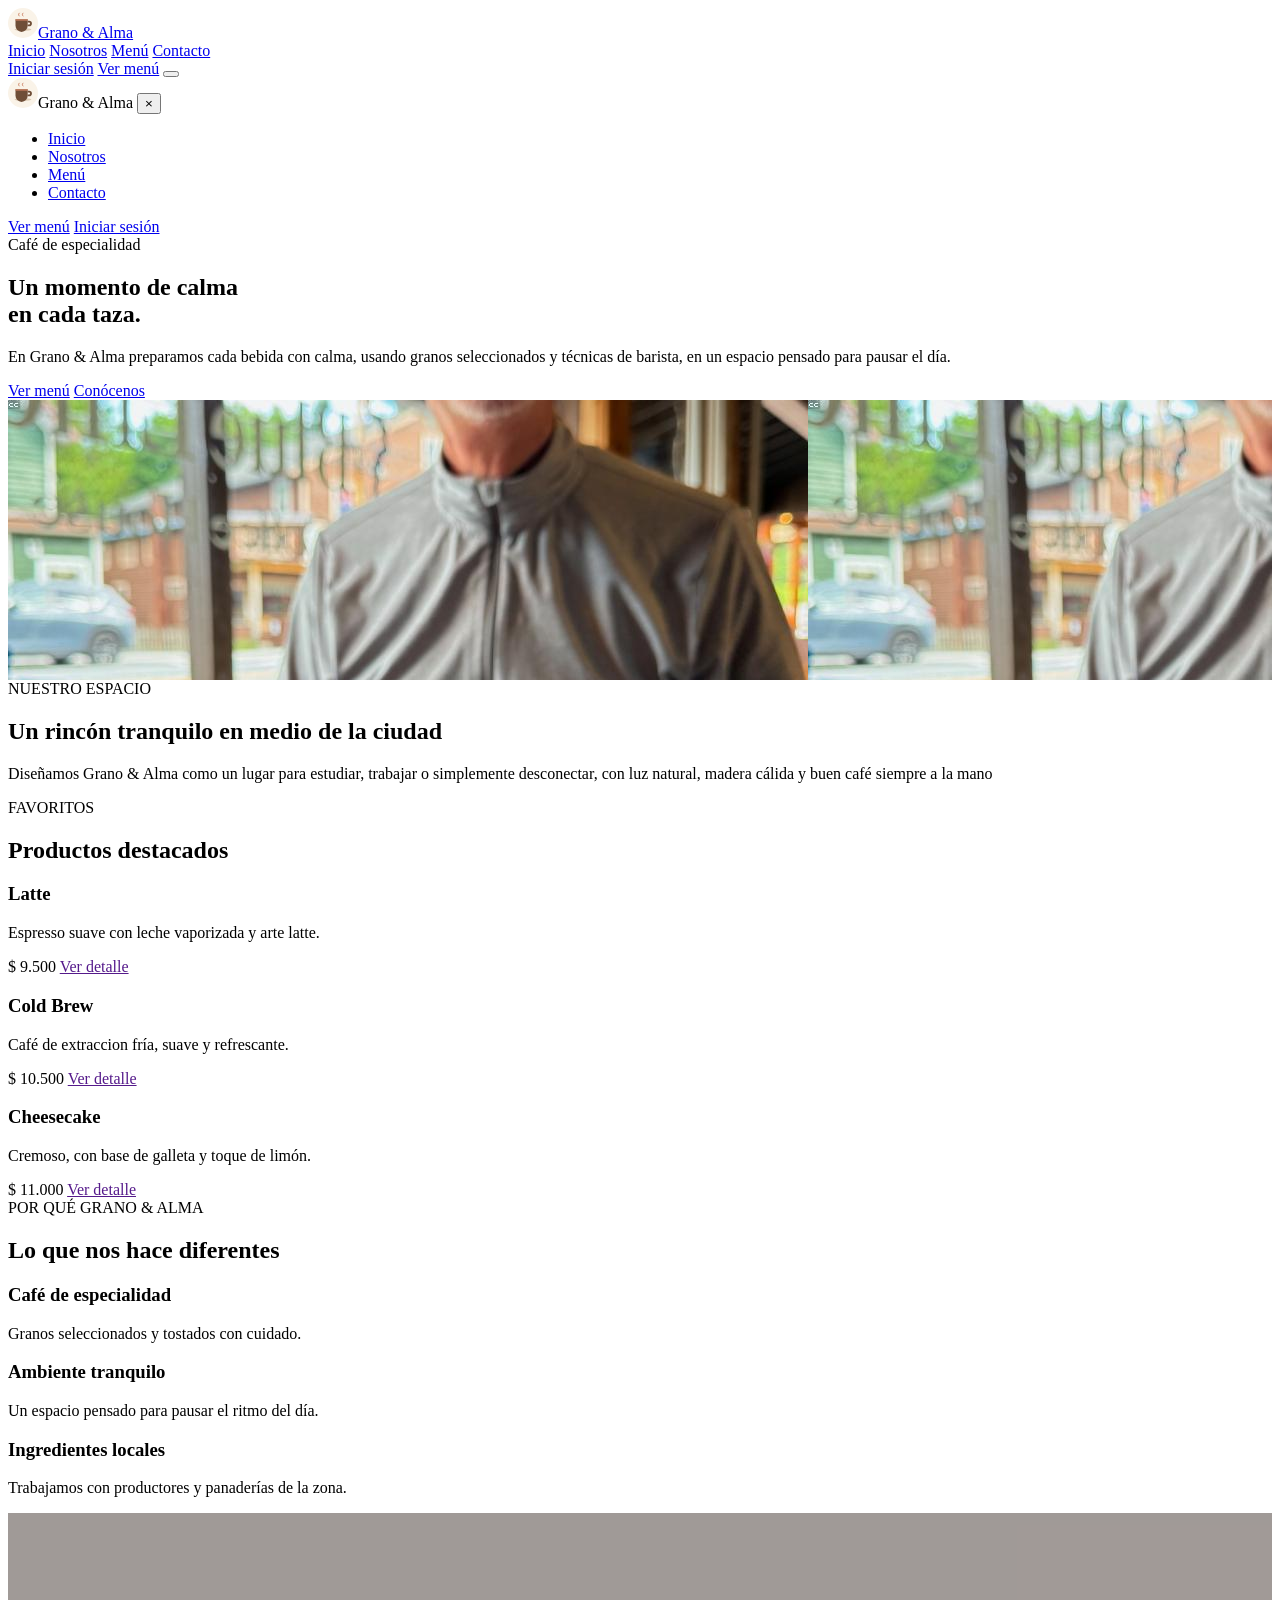
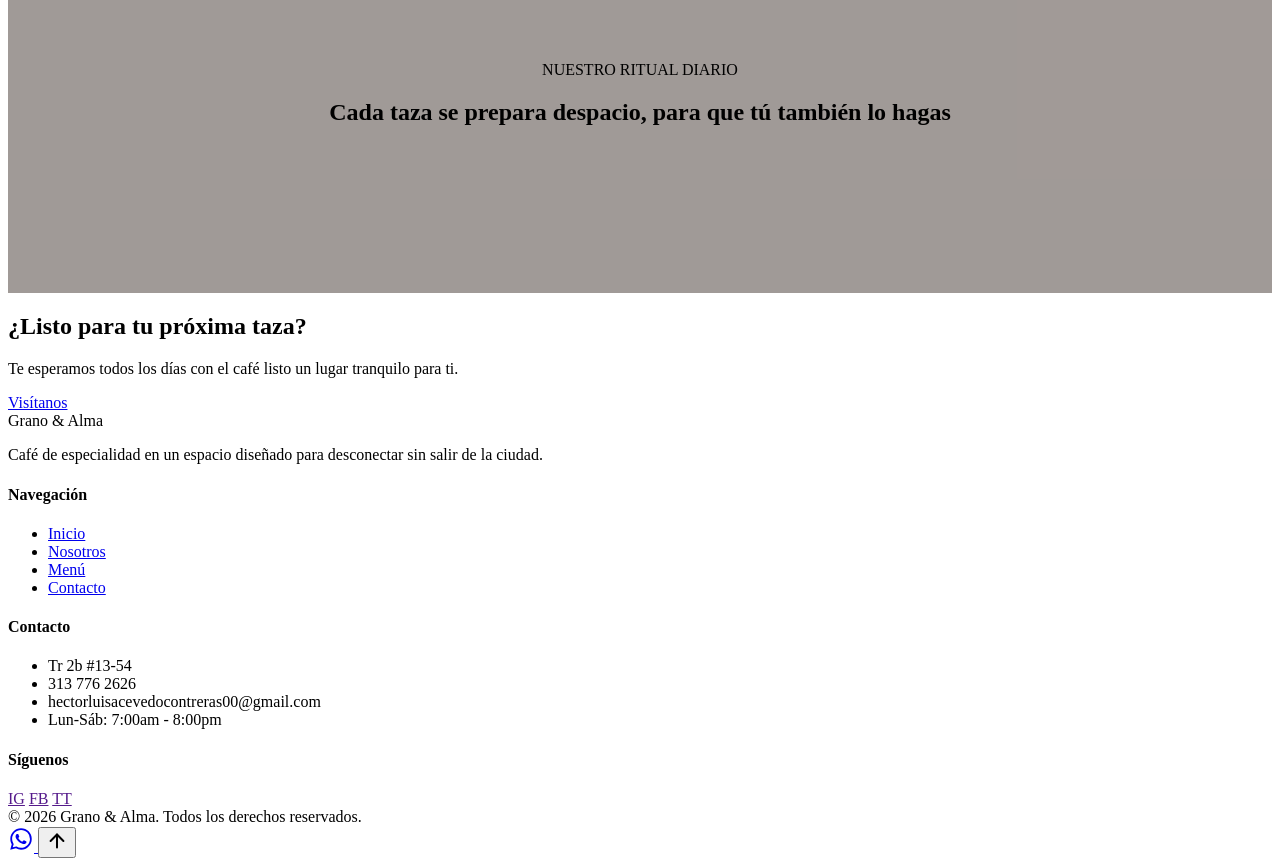
==== index.html @ 2d44e8dd "feat: agregar identificadores unicos a los elementos necesarios" ====
<!DOCTYPE html>
<html lang="es">
    <head>
        <meta charset="UTF-8">
        <meta name="viewport" content="width=device-width, initial-scale=1.0">
        <title>Grano & Alma - Un momento de calma en cada taza</title>
        <link rel="preconnect" href="https://fonts.googleapis.com">
        <link href="https://fonts.googleapis.com/css2?family=Fraunces:wght@500;600;700&family=Inter:wght@400;500;600;700&display=swap" rel="stylesheet">
        <link rel="icon" href="img/favicon.svg">
        <link href="css/style.css" rel="stylesheet">
    </head>
    <body>
        <header class="site-header">
            <div class="container">
                <a href="index.html" class="logo"><img src="img/favicon.svg" alt="grano&alma-icon" class="logo_icon" width="30" height="30">Grano & Alma</a>

                <nav class="principal-nav">
                    <a href="index.html" class="active">Inicio</a>
                    <a href="view/public/nosotros.html">Nosotros</a>
                    <a href="view/public/menu.php">Menú</a>
                    <a href="view/public/contacto.html">Contacto</a>
                </nav>

                <div class="header-actions">
                    <a href="view/login/login.php" class="btn btn-secondary">Iniciar sesión</a>
                    <a href="view/public/menu.php" class="btn btn-primary">Ver menú</a>

                    <button class="btn-mobile-menu" id="btnOpenMenu">
                        <span></span><span></span><span></span>
                    </button>
                </div>
            </div>
        </header>

        <!-- Menu móvil -->
        <nav class="nav-mobile" id="navMobile">
            <div class="nav-mobile-top">
                <span class="logo"><img src="img/favicon.svg" alt="grano&alma-icon" class="logo-icon" width="30" height="30">Grano & Alma</span>
                <button class="nav-mobile-close" id="btnCloseMenu">&times;</button>
            </div>

            <ul>
                <li><a href="index.html">Inicio</a></li>
                <li><a href="view/public/nosotros.html">Nosotros</a></li>
                <li><a href="view/public/menu.php">Menú</a></li>
                <li><a href="view/public/contacto.html">Contacto</a></li>
            </ul>

            <a href="view/public/menu.php" class="btn btn-primary">Ver menú</a>
            <a href="view/login/login.php" class="btn btn-secondary">Iniciar sesión</a>
        </nav>

        <!-- Hero -->
        <section class="section hero-full">
            <div class="container grid-2">
                <div>
                    <span class="eyebrow">Café de especialidad</span>
                    <h1>Un momento de calma<br>en cada taza.</h1>
                    <p class="text-secondary">En Grano & Alma preparamos cada bebida con calma, usando granos seleccionados y técnicas de barista, en un espacio pensado para pausar el día.</p>
                    <a href="view/public/menu.php" class="btn btn-primary">Ver menú</a>
                    <a href="view/public/nosotros.html" class="btn btn-secondary">Conócenos</a>
                </div>

                <div class="hero-visual">
                    <div class="hero-visual_shape"></div>
                    <div class="hero-visual_main" style="background-image:url('img/coffe.jpg');"></div>
                    <div class="hero-visual-secondary" style="background-image: url('img/coffeebeans.jpg');"></div>
                </div>
            </div> 
        </section>

        <!-- Presentation -->
        <section class="section section-alt">
            <div class="container grid-2">
                <div class="cover-image" style="background-image: url('img/coffeeShop.jpg'); min-height: 280px;"></div>
                <div>
                    <span class="eyebrow">NUESTRO ESPACIO</span>
                    <h2>Un rincón tranquilo en medio de la ciudad</h2>
                    <p class="text-secondary">Diseñamos Grano & Alma como un lugar para estudiar, trabajar o simplemente desconectar, con luz natural, madera cálida y buen café siempre a la mano</p>
                </div>
            </div>
        </section>

        <!-- Featured Products -->
        <section class="section">
            <div class="container">
                <div class="section-header">
                    <span class="eyebrow">FAVORITOS</span>
                    <h2>Productos destacados</h2>
                </div>

                <div class="products-grid grid-3">
                    <div class="product-card">
                        <div class="product-card-image" style="background-image: url('img/destacados-latte.jpg')"></div>
                        <div class="product-card-body">
                            <h3 class="product-card-name">Latte</h3>
                            <p class="text-secondary">Espresso suave con leche vaporizada y arte latte.</p>

                            <div class="product-card-footer">
                                <span class="product-card-price">$ 9.500</span>
                                <a href="" class="btn btn-secondary">Ver detalle</a>
                            </div>
                        </div>
                    </div>

                    <div class="product-card">
                        <div class="product-card-image" style="background-image: url('img/destacados-cheesecake.jpg');"></div>
                        <div class="product-card-body">
                            <h3 class="product-card-name">Cold Brew</h3>
                            <p class="text-secondary">Café de extraccion fría, suave y refrescante.</p>

                            <div class="product-card-footer">
                                <span class="product-card-price">$ 10.500</span>
                                <a href="" class="btn btn-secondary">Ver detalle</a>
                            </div>
                        </div>
                    </div>

                    <div class="product-card">
                        <div class="product-card-image" style="background-image: url(img/destacados-cheesecake.jpg);"></div>
                        <div class="product-card-body">
                            <h3 class="product-card-body">Cheesecake</h3>
                            <p>Cremoso, con base de galleta y toque de limón.</p>

                            <div class="product-card-footer">
                                <span class="product-card-price">$ 11.000</span>
                                <a href="" class="btn btn-secondary">Ver detalle</a>
                            </div>
                        </div>
                    </div>
                </div>
            </div>
        </section>

        <!-- Characteristics -->
        <section class="section section-alt">
            <div class="container">
                <div class="section-header">
                    <span class="eyebrow">POR QUÉ GRANO & ALMA</span>
                    <h2>Lo que nos hace diferentes</h2>
                </div>

                <div class="grid-features">
                    <div class="card-feature">
                        <div class="card-feature-icon"></div>
                        <h3>Café de especialidad</h3>
                        <p class="text-secondary">Granos seleccionados y tostados con cuidado.</p>
                    </div>

                    <div class="card-feature">
                        <div class="card-feature-icon"></div>
                        <h3>Ambiente tranquilo</h3>
                        <p class="text-secondary">Un espacio pensado para pausar el ritmo del día.</p>
                    </div>

                    <div class="card-feature">
                        <div class="card-feature-icon"></div>
                        <h3>Ingredientes locales</h3>
                        <p class="text-secondary">Trabajamos con productores y panaderías de la zona.</p>
                    </div>
                </div>
            </div>
        </section>

        <!-- Final CTA -->
        <section style="position: relative; min-height: 380px; display: flex; align-items: center; justify-content: center; overflow: hidden;">
            <div class="cover-image" style="position: absolute; inset: 0; min-height: 380px; border-radius: 0; background-image: url('img/visual-section.jpg'); background-attachment: fixed;"></div>
            <div style="position:absolute; inset:0; background-color:rgba(46,32,25,0.45);"></div>
            <div class="container" style="position: relative; text-align: center;">
                <span class="eyebrow">NUESTRO RITUAL DIARIO</span>
                <h2>Cada taza se prepara despacio, para que tú también lo hagas</h2>
            </div>
        </section>

        <section class="section">
            <div class="container">
                <h2>¿Listo para tu próxima taza?</h2>
                <p>Te esperamos todos los días con el café listo un lugar tranquilo para ti.</p>
                <a href="view/public/contacto.html" class="btn">Visítanos</a>
            </div>
        </section>

        <footer class="footer-site">
            <div class="container foot-grid">
                <div class="foot-column">
                    <div class="foot-logo">Grano & Alma</div>
                    <p class="text-secondary">Café de especialidad en un espacio diseñado para desconectar sin salir de la ciudad.</p>
                </div>

                <div class="foot-column">
                    <h4>Navegación</h4>

                    <ul>
                        <li><a href="index.html">Inicio</a></li>
                        <li><a href="view/public/nosotros.html">Nosotros</a></li>
                        <li><a href="view/public/menu.php">Menú</a></li>
                        <li><a href="view/public/contacto.html">Contacto</a></li>
                    </ul>
                </div>

                <div class="foot-column">
                    <h4>Contacto</h4>

                    <ul>
                        <li class="text-secondary">Tr 2b #13-54</li>
                        <li class="text-secondary">313 776 2626</li>
                        <li class="text-secondary">hectorluisacevedocontreras00@gmail.com</li>
                        <li class="text-secondary">Lun-Sáb: 7:00am - 8:00pm</li>
                    </ul>
                </div>

                <div class="foot-column">
                    <h4>Síguenos</h4>

                    <div class="foot-networks">
                        <a href="">IG</a>
                        <a href="">FB</a>
                        <a href="">TT</a>
                    </div>
                </div>
            </div>

            <div class="foot-copyright">© 2026 Grano & Alma. Todos los derechos reservados.</div>
        </footer>

        <a href="https://wa.me/573001234567?text=Hola%20Grano%20%26%20Alma%2C%20quisiera%20hacer%20una%20consulta" target="_blank" rel="noopener" class="floating-button button-whatsapp" aria-label="Escríbenos por WhatsApp">
            <svg width="26" height="26" viewBox="0 0 24 24" fill="currentColor" aria-hidden="true">
                <path d="M12.04 2C6.58 2 2.13 6.45 2.13 11.91c0 1.75.46 3.45 1.32 4.95L2.05 22l5.25-1.38c1.44.79 3.06 1.2 4.72 1.2h.01c5.46 0 9.9-4.45 9.9-9.91 0-2.65-1.03-5.14-2.9-7.01A9.82 9.82 0 0012.04 2zm0 18.13h-.01c-1.47 0-2.92-.4-4.18-1.14l-.3-.18-3.12.82.83-3.04-.2-.31a8.18 8.18 0 01-1.26-4.37c0-4.53 3.69-8.22 8.24-8.22 2.2 0 4.27.86 5.83 2.42a8.15 8.15 0 012.41 5.81c0 4.53-3.69 8.21-8.24 8.21zm4.52-6.16c-.25-.12-1.47-.72-1.69-.81-.23-.08-.39-.12-.56.13-.17.25-.64.81-.78.97-.14.17-.29.19-.53.06-.25-.12-1.05-.39-2-1.23-.74-.66-1.24-1.48-1.39-1.73-.14-.25-.02-.38.11-.51.11-.11.25-.29.37-.43.12-.14.16-.25.25-.41.08-.17.04-.31-.02-.44-.06-.12-.56-1.35-.77-1.85-.2-.48-.41-.42-.56-.43-.14-.01-.31-.01-.48-.01-.17 0-.44.06-.67.31-.23.25-.87.85-.87 2.08 0 1.23.89 2.41 1.01 2.58.12.17 1.75 2.67 4.25 3.74.59.26 1.06.41 1.42.52.6.19 1.14.16 1.57.1.48-.07 1.47-.6 1.68-1.18.21-.58.21-1.07.14-1.18-.06-.1-.23-.16-.48-.28z"/>
            </svg>
        </a>

        <button class="floating-button button-increase" id="btnIncrease" aria-label="Volver arriba">
            <svg width="22" height="22" viewBox="0 0 24 24" fill="none" stroke="currentColor" stroke-width="2.2" stroke-linecap="round" stroke-linejoin="round" aria-hidden="true">
                <path d="M12 19V5"/>
                <path d="M5 12l7-7 7 7"/>
            </svg>
        </button>

        <script src=""></script>
    </body>
</html>
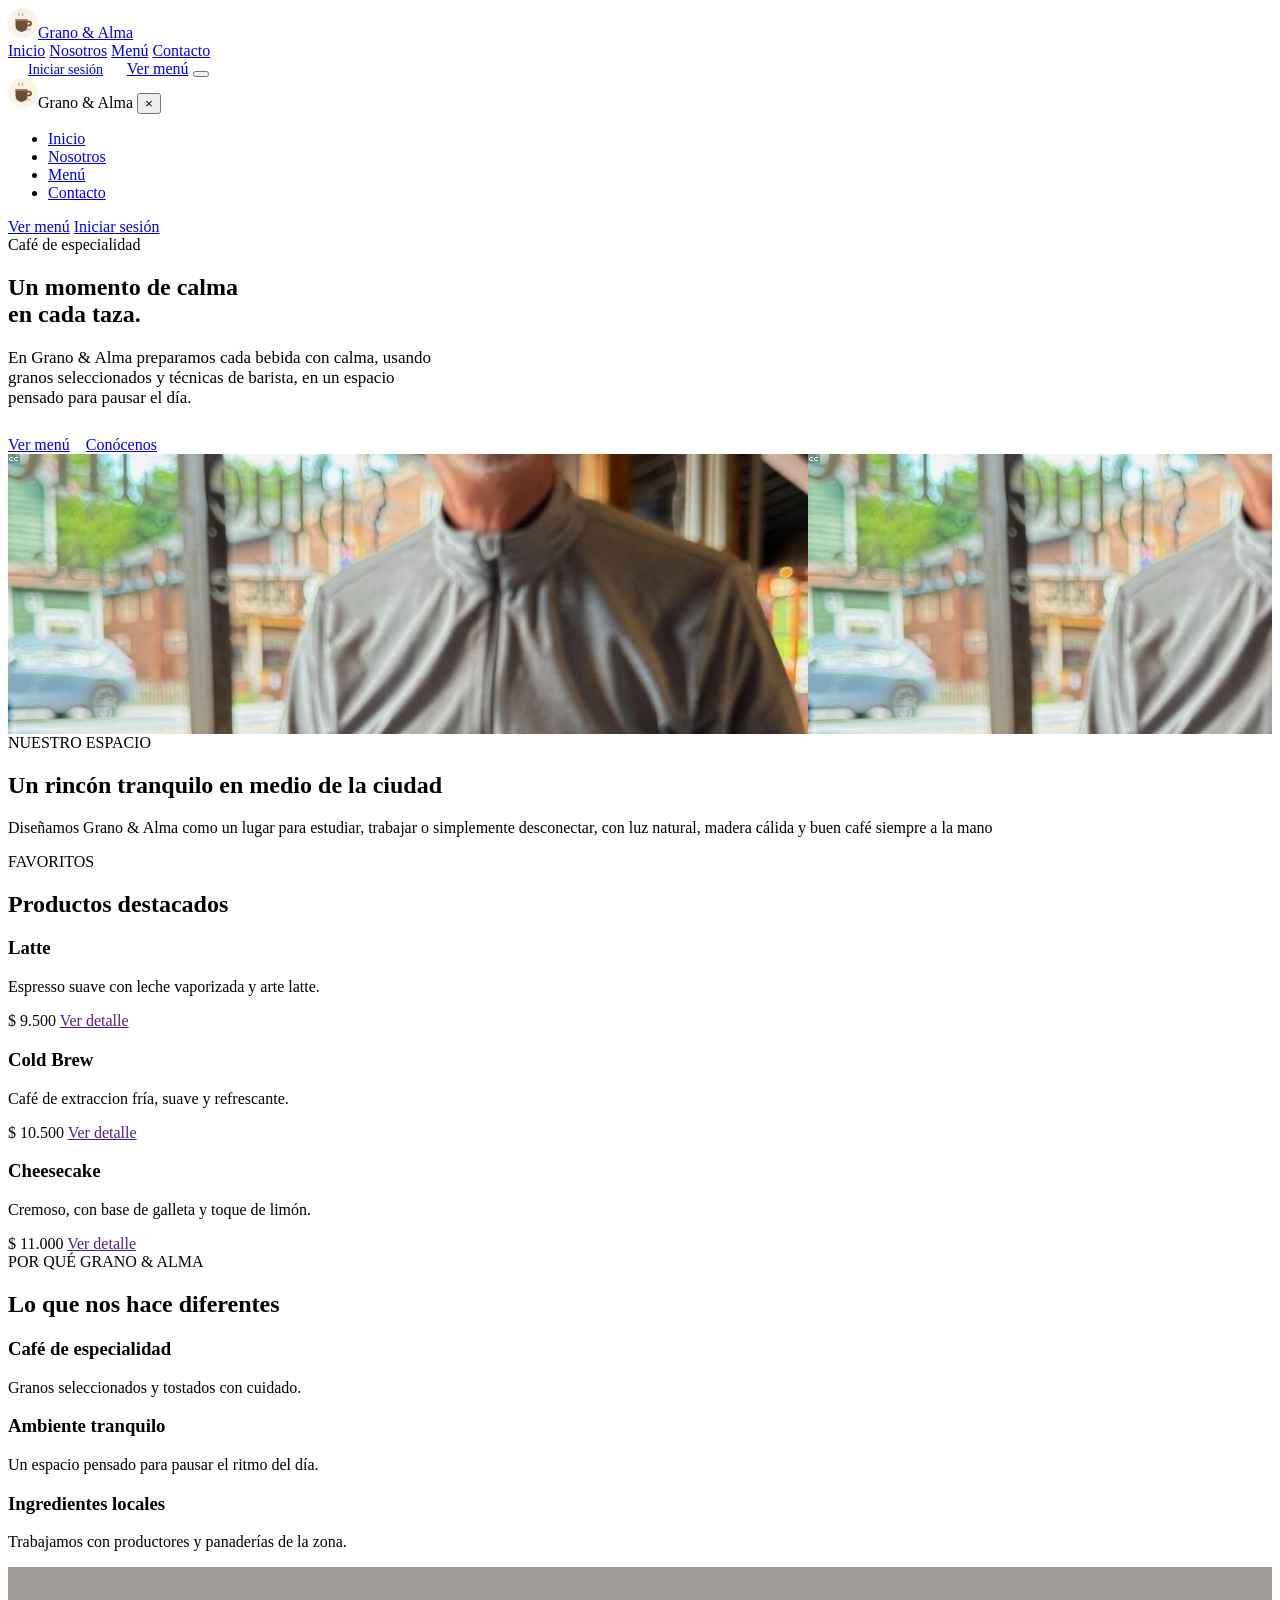
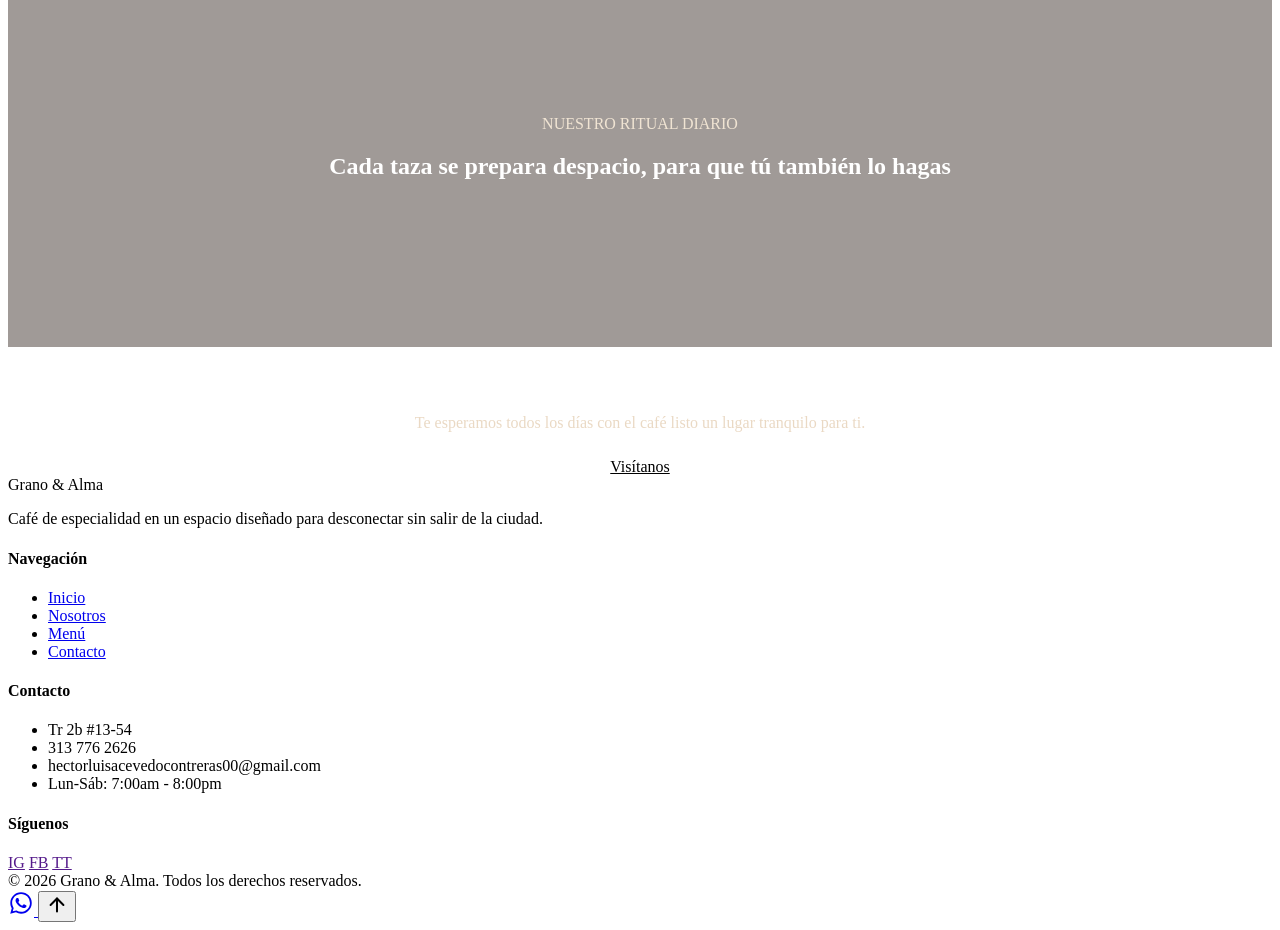
==== commit 0bd8fc85: "feat: agregar estilos basicos a las paginas" ====
--- a/index.html
+++ b/index.html
@@ -22,10 +22,10 @@
                 </nav>
 
                 <div class="header-actions">
-                    <a href="view/login/login.php" class="btn btn-secondary">Iniciar sesión</a>
+                    <a href="view/login/login.php" class="btn btn-secondary" style="padding: 10px 20px; font-size: 14px;">Iniciar sesión</a>
                     <a href="view/public/menu.php" class="btn btn-primary">Ver menú</a>
 
-                    <button class="btn-mobile-menu" id="btnOpenMenu">
+                    <button class="btn-mobile-menu" id="btnOpenMenu" aria-label="Abrir menú">
                         <span></span><span></span><span></span>
                     </button>
                 </div>
@@ -36,7 +36,7 @@
         <nav class="nav-mobile" id="navMobile">
             <div class="nav-mobile-top">
                 <span class="logo"><img src="img/favicon.svg" alt="grano&alma-icon" class="logo-icon" width="30" height="30">Grano & Alma</span>
-                <button class="nav-mobile-close" id="btnCloseMenu">&times;</button>
+                <button class="nav-mobile-close" id="btnCloseMenu" aria-label="Cerrar menú">&times;</button>
             </div>
 
             <ul>
@@ -47,7 +47,7 @@
             </ul>
 
             <a href="view/public/menu.php" class="btn btn-primary">Ver menú</a>
-            <a href="view/login/login.php" class="btn btn-secondary">Iniciar sesión</a>
+            <a href="view/login/login.php" class="btn btn-secondary" style="margin-top: 10px; text-align: center;">Iniciar sesión</a>
         </nav>
 
         <!-- Hero -->
@@ -56,9 +56,9 @@
                 <div>
                     <span class="eyebrow">Café de especialidad</span>
                     <h1>Un momento de calma<br>en cada taza.</h1>
-                    <p class="text-secondary">En Grano & Alma preparamos cada bebida con calma, usando granos seleccionados y técnicas de barista, en un espacio pensado para pausar el día.</p>
+                    <p class="text-secondary" style="margin: 18px 0 28px 0; font-size: 17px; max-width: 440px;">En Grano & Alma preparamos cada bebida con calma, usando granos seleccionados y técnicas de barista, en un espacio pensado para pausar el día.</p>
                     <a href="view/public/menu.php" class="btn btn-primary">Ver menú</a>
-                    <a href="view/public/nosotros.html" class="btn btn-secondary">Conócenos</a>
+                    <a href="view/public/nosotros.html" class="btn btn-secondary" style="margin-left: 12px;">Conócenos</a>
                 </div>
 
                 <div class="hero-visual">
@@ -76,7 +76,7 @@
                 <div>
                     <span class="eyebrow">NUESTRO ESPACIO</span>
                     <h2>Un rincón tranquilo en medio de la ciudad</h2>
-                    <p class="text-secondary">Diseñamos Grano & Alma como un lugar para estudiar, trabajar o simplemente desconectar, con luz natural, madera cálida y buen café siempre a la mano</p>
+                    <p class="text-secondary" style="margin-top: 14px;">Diseñamos Grano & Alma como un lugar para estudiar, trabajar o simplemente desconectar, con luz natural, madera cálida y buen café siempre a la mano</p>
                 </div>
             </div>
         </section>
@@ -144,19 +144,19 @@
                     <div class="card-feature">
                         <div class="card-feature-icon"></div>
                         <h3>Café de especialidad</h3>
-                        <p class="text-secondary">Granos seleccionados y tostados con cuidado.</p>
+                        <p class="text-secondary" style="margin-top: 8px;">Granos seleccionados y tostados con cuidado.</p>
                     </div>
 
                     <div class="card-feature">
                         <div class="card-feature-icon"></div>
                         <h3>Ambiente tranquilo</h3>
-                        <p class="text-secondary">Un espacio pensado para pausar el ritmo del día.</p>
+                        <p class="text-secondary" style="margin-top: 8px;">Un espacio pensado para pausar el ritmo del día.</p>
                     </div>
 
                     <div class="card-feature">
                         <div class="card-feature-icon"></div>
                         <h3>Ingredientes locales</h3>
-                        <p class="text-secondary">Trabajamos con productores y panaderías de la zona.</p>
+                        <p class="text-secondary" style="margin-top: 8px;">Trabajamos con productores y panaderías de la zona.</p>
                     </div>
                 </div>
             </div>
@@ -167,16 +167,16 @@
             <div class="cover-image" style="position: absolute; inset: 0; min-height: 380px; border-radius: 0; background-image: url('img/visual-section.jpg'); background-attachment: fixed;"></div>
             <div style="position:absolute; inset:0; background-color:rgba(46,32,25,0.45);"></div>
             <div class="container" style="position: relative; text-align: center;">
-                <span class="eyebrow">NUESTRO RITUAL DIARIO</span>
-                <h2>Cada taza se prepara despacio, para que tú también lo hagas</h2>
-            </div>
-        </section>
-
-        <section class="section">
-            <div class="container">
-                <h2>¿Listo para tu próxima taza?</h2>
-                <p>Te esperamos todos los días con el café listo un lugar tranquilo para ti.</p>
-                <a href="view/public/contacto.html" class="btn">Visítanos</a>
+                <span class="eyebrow" style="color: #f0e4d3;">NUESTRO RITUAL DIARIO</span>
+                <h2 style="color: #fff;">Cada taza se prepara despacio, para que tú también lo hagas</h#2>
+            </div>
+        </section>
+
+        <section class="section" style="background-color: var(--primary-color); text-align: center;">
+            <div class="container">
+                <h2 style="color: #fff;">¿Listo para tu próxima taza?</h2>
+                <p style="color: #ead9c4; margin: 14px 0 26px 0;">Te esperamos todos los días con el café listo un lugar tranquilo para ti.</p>
+                <a href="view/public/contacto.html" class="btn" style="background-color: #fff; color: var(--primary-color);">Visítanos</a>
             </div>
         </section>
 
@@ -213,9 +213,9 @@
                     <h4>Síguenos</h4>
 
                     <div class="foot-networks">
-                        <a href="">IG</a>
-                        <a href="">FB</a>
-                        <a href="">TT</a>
+                        <a href="" aria-label="Instagram"">IG</a>
+                        <a href="" aria-label="Facebook">FB</a>
+                        <a href="" aria-label="TikTok">TT</a>
                     </div>
                 </div>
             </div>
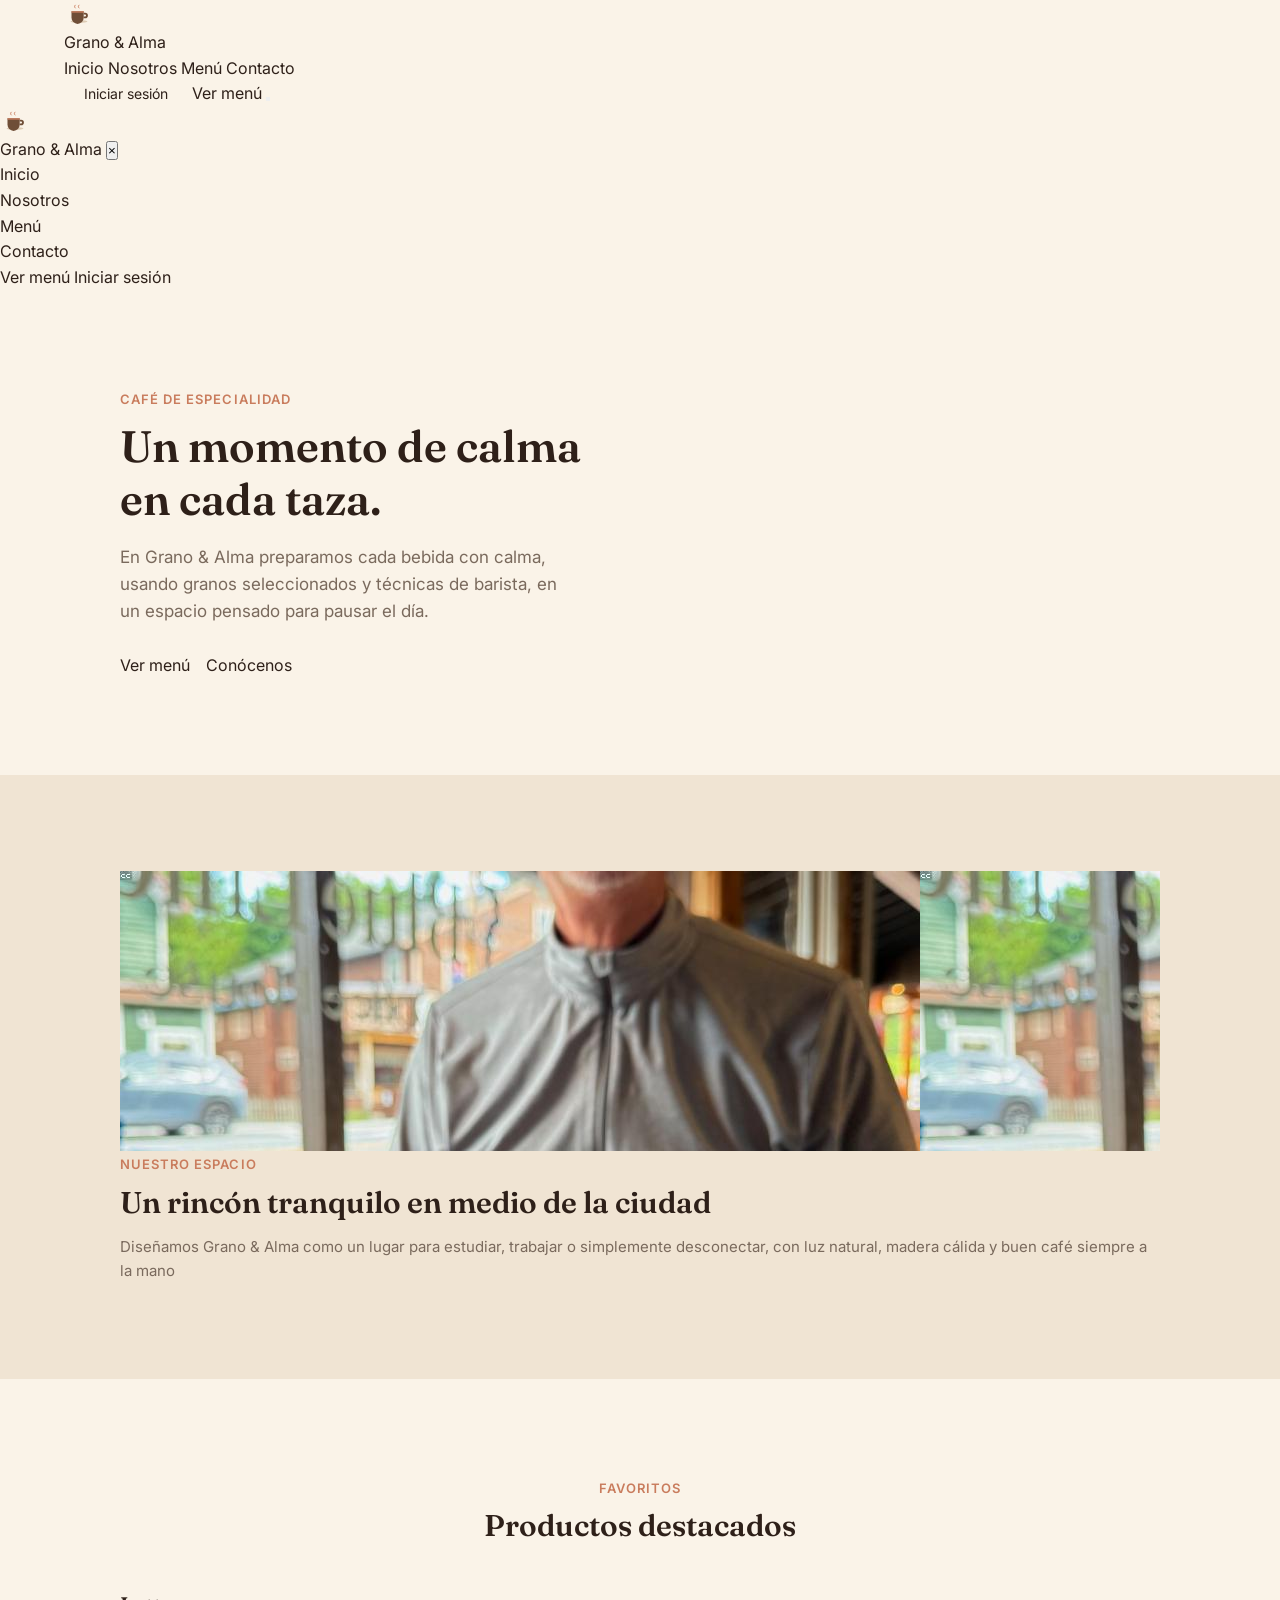
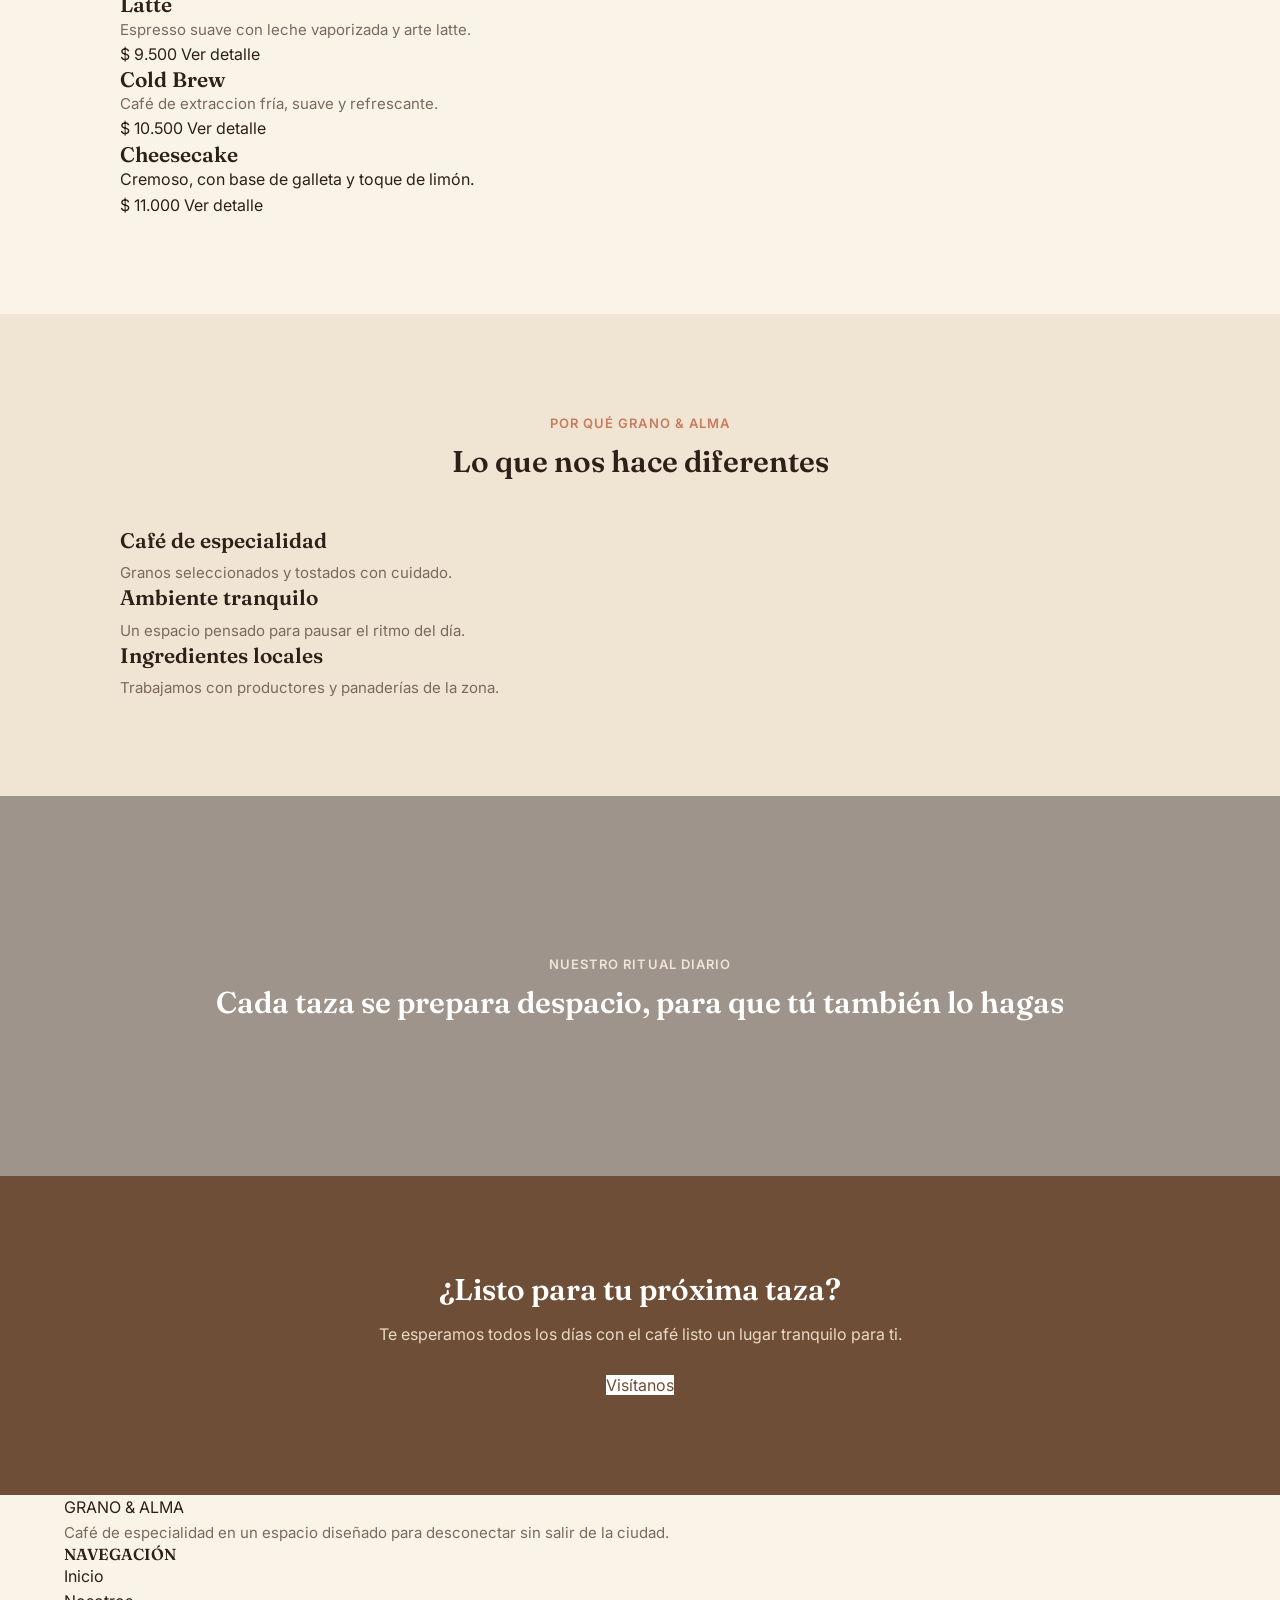
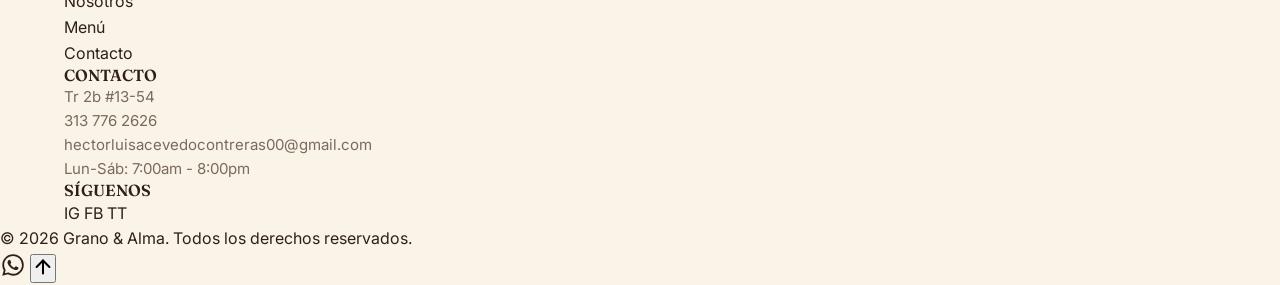
==== commit de2e19b5: "refactor: corregir errores en propiedades de las etiquetas y en mayusculas de los textos" ====
--- a/index.html
+++ b/index.html
@@ -54,7 +54,7 @@
         <section class="section hero-full">
             <div class="container grid-2">
                 <div>
-                    <span class="eyebrow">Café de especialidad</span>
+                    <span class="eyebrow">CAFÉ DE ESPECIALIDAD</span>
                     <h1>Un momento de calma<br>en cada taza.</h1>
                     <p class="text-secondary" style="margin: 18px 0 28px 0; font-size: 17px; max-width: 440px;">En Grano & Alma preparamos cada bebida con calma, usando granos seleccionados y técnicas de barista, en un espacio pensado para pausar el día.</p>
                     <a href="view/public/menu.php" class="btn btn-primary">Ver menú</a>
@@ -168,7 +168,7 @@
             <div style="position:absolute; inset:0; background-color:rgba(46,32,25,0.45);"></div>
             <div class="container" style="position: relative; text-align: center;">
                 <span class="eyebrow" style="color: #f0e4d3;">NUESTRO RITUAL DIARIO</span>
-                <h2 style="color: #fff;">Cada taza se prepara despacio, para que tú también lo hagas</h#2>
+                <h2 style="color: #fff;">Cada taza se prepara despacio, para que tú también lo hagas</h2>
             </div>
         </section>
 
@@ -183,12 +183,12 @@
         <footer class="footer-site">
             <div class="container foot-grid">
                 <div class="foot-column">
-                    <div class="foot-logo">Grano & Alma</div>
+                    <div class="foot-logo">GRANO & ALMA</div>
                     <p class="text-secondary">Café de especialidad en un espacio diseñado para desconectar sin salir de la ciudad.</p>
                 </div>
 
                 <div class="foot-column">
-                    <h4>Navegación</h4>
+                    <h4>NAVEGACIÓN</h4>
 
                     <ul>
                         <li><a href="index.html">Inicio</a></li>
@@ -199,7 +199,7 @@
                 </div>
 
                 <div class="foot-column">
-                    <h4>Contacto</h4>
+                    <h4>CONTACTO</h4>
 
                     <ul>
                         <li class="text-secondary">Tr 2b #13-54</li>
@@ -210,10 +210,10 @@
                 </div>
 
                 <div class="foot-column">
-                    <h4>Síguenos</h4>
+                    <h4>SÍGUENOS</h4>
 
                     <div class="foot-networks">
-                        <a href="" aria-label="Instagram"">IG</a>
+                        <a href="" aria-label="Instagram">IG</a>
                         <a href="" aria-label="Facebook">FB</a>
                         <a href="" aria-label="TikTok">TT</a>
                     </div>
--- a/css/style.css
+++ b/css/style.css
@@ -0,0 +1,114 @@
+:root {
+    --primary-color: #6f4e37;
+    --primary-color-hover: #5a3e2b;
+    --secondary-color: #c97c5d;
+    --background-color: #faf3e8;
+    --background-color-alt: #f0e4d3;
+    --color-text: #2e2019;
+    --secondary-text-color: #7a6a5d;
+    --border-color: #ddcbb4;
+    --white-color: #ffffff;
+
+    --source-title: 'Fraunces', serif;
+    --text-source: 'Inter', sans-serif;
+
+    --radio-button: 8px;
+    --radio-card: 12px;
+    --shadow-card: 0 2px 12px rgba(46, 32, 25, 0.08);
+    --shadow-card-hover: 0 8px 20px rgba(46, 32, 25, 0.16);
+
+    --max-width: 1200px;
+    --section-spacing: 96px;
+}
+
+* {
+    margin: 0;
+    padding: 0;
+    box-sizing: border-box;
+}
+
+html {
+    scroll-behavior: smooth;
+}
+
+body {
+    font-family: var(--text-source);
+    color: var(--color-text);
+    background-color: var(--background-color);
+    line-height: 1.6;
+    font-size: 16px;
+}
+
+img {
+    max-width: 100%;
+    display: block;
+}
+
+a {
+    text-decoration: none;
+    color: inherit;
+}
+
+ul {
+    list-style: none;
+}
+
+h1, h2, h3, h4 {
+    font-family: var(--source-title);
+    font-weight: 600;
+    line-height: 1.2;
+    color: var(--color-text);
+}
+
+h1 {
+    font-size: 44px;
+}
+
+h2 {
+    font-size: 30px;
+}
+
+h3 {
+    font-size: 21px;
+}
+
+p {
+    color: var(--color-text);
+}
+
+.text-secondary {
+    color: var(--secondary-text-color);
+    font-size: 15px;
+}
+
+/* Container */
+.container {
+    width: 100%;
+    max-width: var(--max-width);
+    margin: 0 auto;
+    padding: 0 24px;
+}
+
+.section {
+    padding: var(--section-spacing);
+}
+
+.section-alt {
+    background-color: var(--background-color-alt);
+}
+
+.section-header {
+    text-align: center;
+    max-width: 640px;
+    margin: 0 auto 48px auto;
+}
+
+.eyebrow {
+    display: inline-block;
+    font-size: 13px;
+    letter-spacing: 0.08em;
+    text-transform: uppercase;
+    color: var(--secondary-color);
+    font-weight: 600;
+    margin-bottom: 10px;
+}
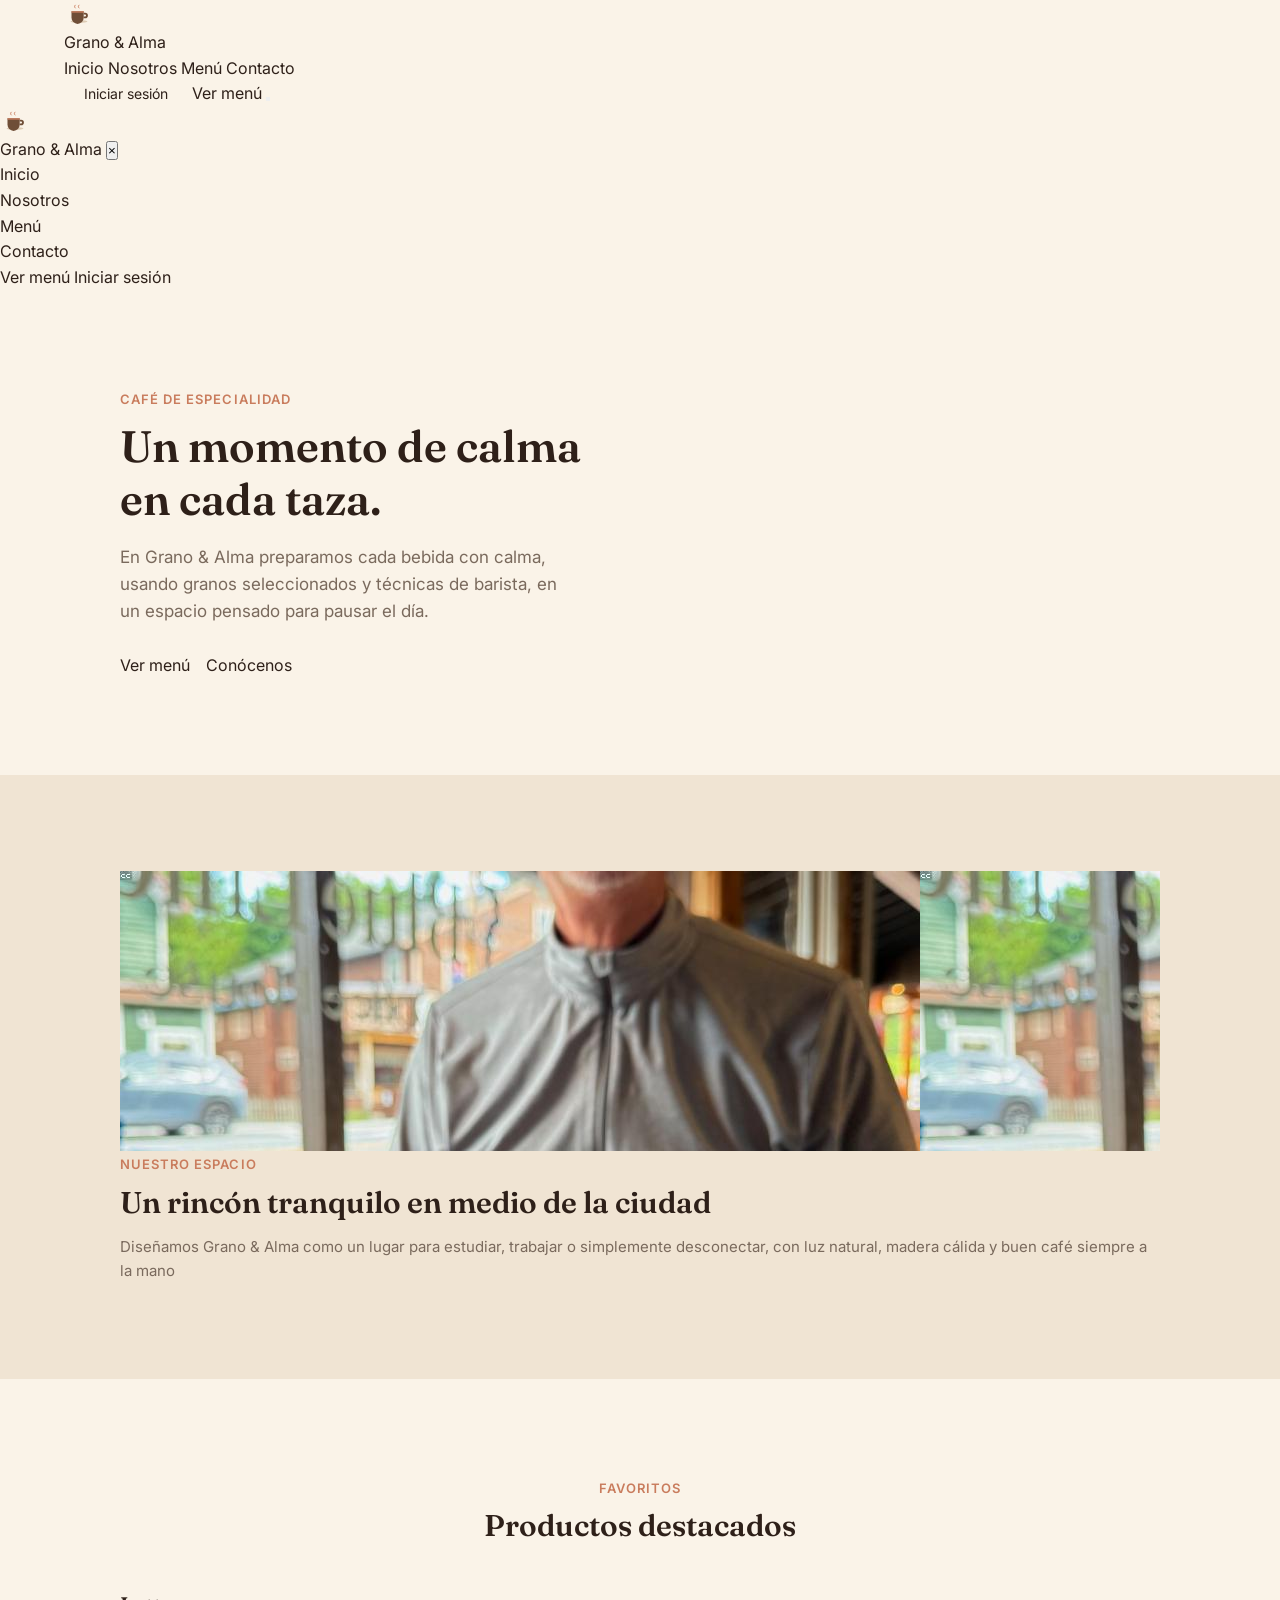
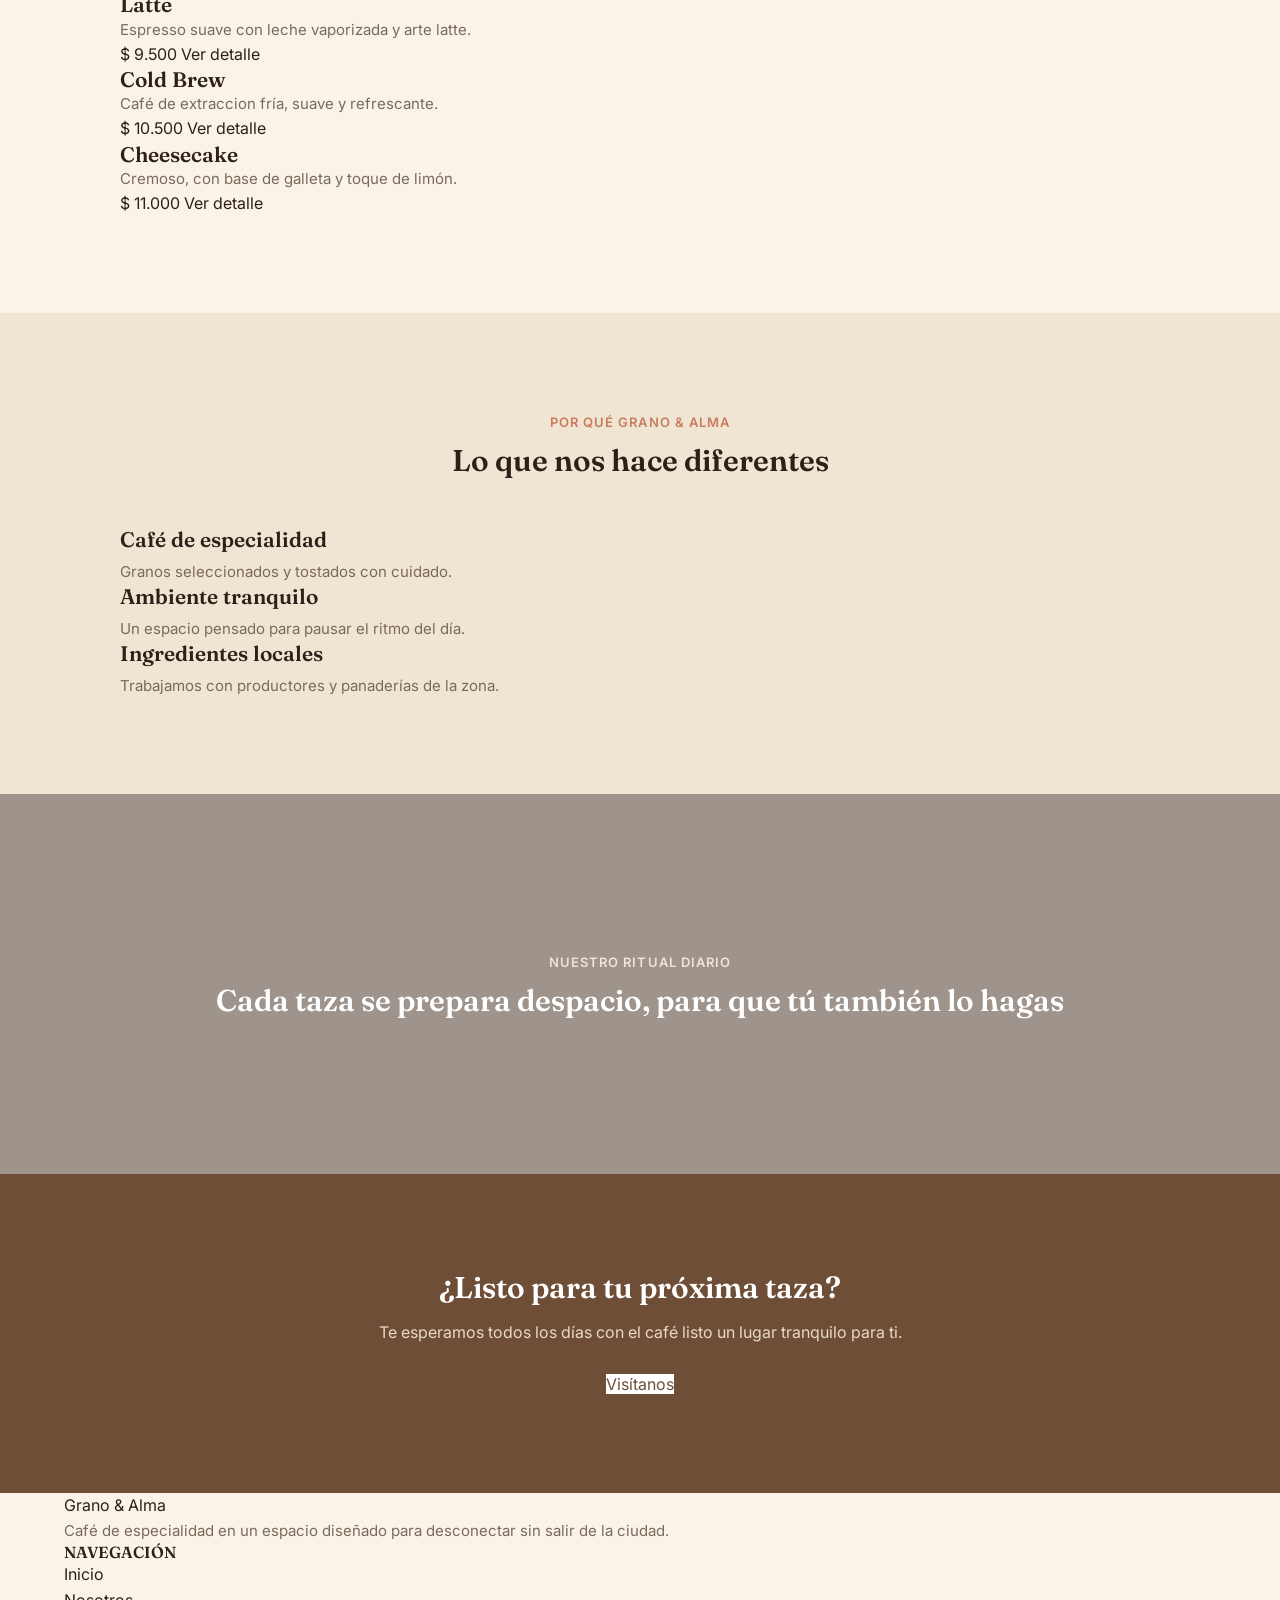
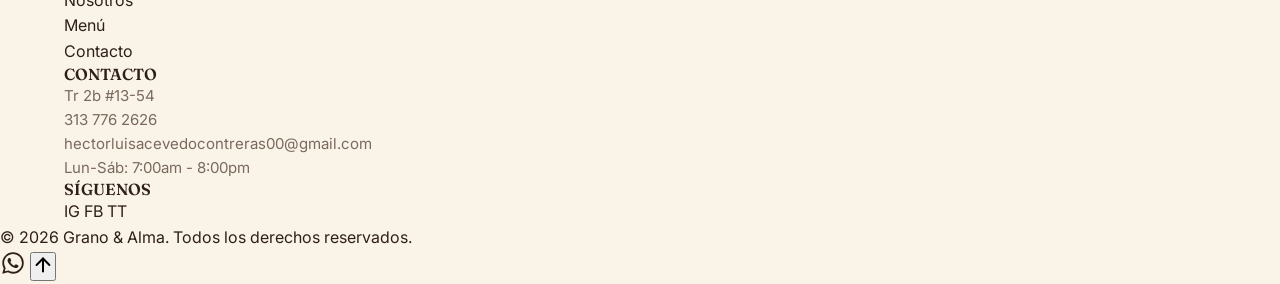
==== commit 9fcd1dd4: "refactor: corregir nombres de clases e id's" ====
--- a/index.html
+++ b/index.html
@@ -35,7 +35,7 @@
         <!-- Menu móvil -->
         <nav class="nav-mobile" id="navMobile">
             <div class="nav-mobile-top">
-                <span class="logo"><img src="img/favicon.svg" alt="grano&alma-icon" class="logo-icon" width="30" height="30">Grano & Alma</span>
+                <span class="logo"><img src="img/favicon.svg" alt="grano&alma-icon" class="logo_icon" width="30" height="30">Grano & Alma</span>
                 <button class="nav-mobile-close" id="btnCloseMenu" aria-label="Cerrar menú">&times;</button>
             </div>
 
@@ -64,7 +64,7 @@
                 <div class="hero-visual">
                     <div class="hero-visual_shape"></div>
                     <div class="hero-visual_main" style="background-image:url('img/coffe.jpg');"></div>
-                    <div class="hero-visual-secondary" style="background-image: url('img/coffeebeans.jpg');"></div>
+                    <div class="hero-visual_secondary" style="background-image: url('img/coffeebeans.jpg');"></div>
                 </div>
             </div> 
         </section>
@@ -104,7 +104,7 @@
                     </div>
 
                     <div class="product-card">
-                        <div class="product-card-image" style="background-image: url('img/destacados-cheesecake.jpg');"></div>
+                        <div class="product-card-image" style="background-image: url('img/destacados-colbrew.jpg');"></div>
                         <div class="product-card-body">
                             <h3 class="product-card-name">Cold Brew</h3>
                             <p class="text-secondary">Café de extraccion fría, suave y refrescante.</p>
@@ -119,8 +119,8 @@
                     <div class="product-card">
                         <div class="product-card-image" style="background-image: url(img/destacados-cheesecake.jpg);"></div>
                         <div class="product-card-body">
-                            <h3 class="product-card-body">Cheesecake</h3>
-                            <p>Cremoso, con base de galleta y toque de limón.</p>
+                            <h3 class="product-card-name">Cheesecake</h3>
+                            <p class="text-secondary">Cremoso, con base de galleta y toque de limón.</p>
 
                             <div class="product-card-footer">
                                 <span class="product-card-price">$ 11.000</span>
@@ -183,7 +183,7 @@
         <footer class="footer-site">
             <div class="container foot-grid">
                 <div class="foot-column">
-                    <div class="foot-logo">GRANO & ALMA</div>
+                    <div class="foot-logo">Grano & Alma</div>
                     <p class="text-secondary">Café de especialidad en un espacio diseñado para desconectar sin salir de la ciudad.</p>
                 </div>
 
@@ -223,7 +223,7 @@
             <div class="foot-copyright">© 2026 Grano & Alma. Todos los derechos reservados.</div>
         </footer>
 
-        <a href="https://wa.me/573001234567?text=Hola%20Grano%20%26%20Alma%2C%20quisiera%20hacer%20una%20consulta" target="_blank" rel="noopener" class="floating-button button-whatsapp" aria-label="Escríbenos por WhatsApp">
+        <a href="https://wa.me/573001234567?text=Hola%20Grano%20%26%20Alma%2C%20quisiera%20hacer%20una%20consulta" target="_blank" rel="noopener" class="floating-button button-whatsapp" id="btnWhatsapp" aria-label="Escríbenos por WhatsApp">
             <svg width="26" height="26" viewBox="0 0 24 24" fill="currentColor" aria-hidden="true">
                 <path d="M12.04 2C6.58 2 2.13 6.45 2.13 11.91c0 1.75.46 3.45 1.32 4.95L2.05 22l5.25-1.38c1.44.79 3.06 1.2 4.72 1.2h.01c5.46 0 9.9-4.45 9.9-9.91 0-2.65-1.03-5.14-2.9-7.01A9.82 9.82 0 0012.04 2zm0 18.13h-.01c-1.47 0-2.92-.4-4.18-1.14l-.3-.18-3.12.82.83-3.04-.2-.31a8.18 8.18 0 01-1.26-4.37c0-4.53 3.69-8.22 8.24-8.22 2.2 0 4.27.86 5.83 2.42a8.15 8.15 0 012.41 5.81c0 4.53-3.69 8.21-8.24 8.21zm4.52-6.16c-.25-.12-1.47-.72-1.69-.81-.23-.08-.39-.12-.56.13-.17.25-.64.81-.78.97-.14.17-.29.19-.53.06-.25-.12-1.05-.39-2-1.23-.74-.66-1.24-1.48-1.39-1.73-.14-.25-.02-.38.11-.51.11-.11.25-.29.37-.43.12-.14.16-.25.25-.41.08-.17.04-.31-.02-.44-.06-.12-.56-1.35-.77-1.85-.2-.48-.41-.42-.56-.43-.14-.01-.31-.01-.48-.01-.17 0-.44.06-.67.31-.23.25-.87.85-.87 2.08 0 1.23.89 2.41 1.01 2.58.12.17 1.75 2.67 4.25 3.74.59.26 1.06.41 1.42.52.6.19 1.14.16 1.57.1.48-.07 1.47-.6 1.68-1.18.21-.58.21-1.07.14-1.18-.06-.1-.23-.16-.48-.28z"/>
             </svg>
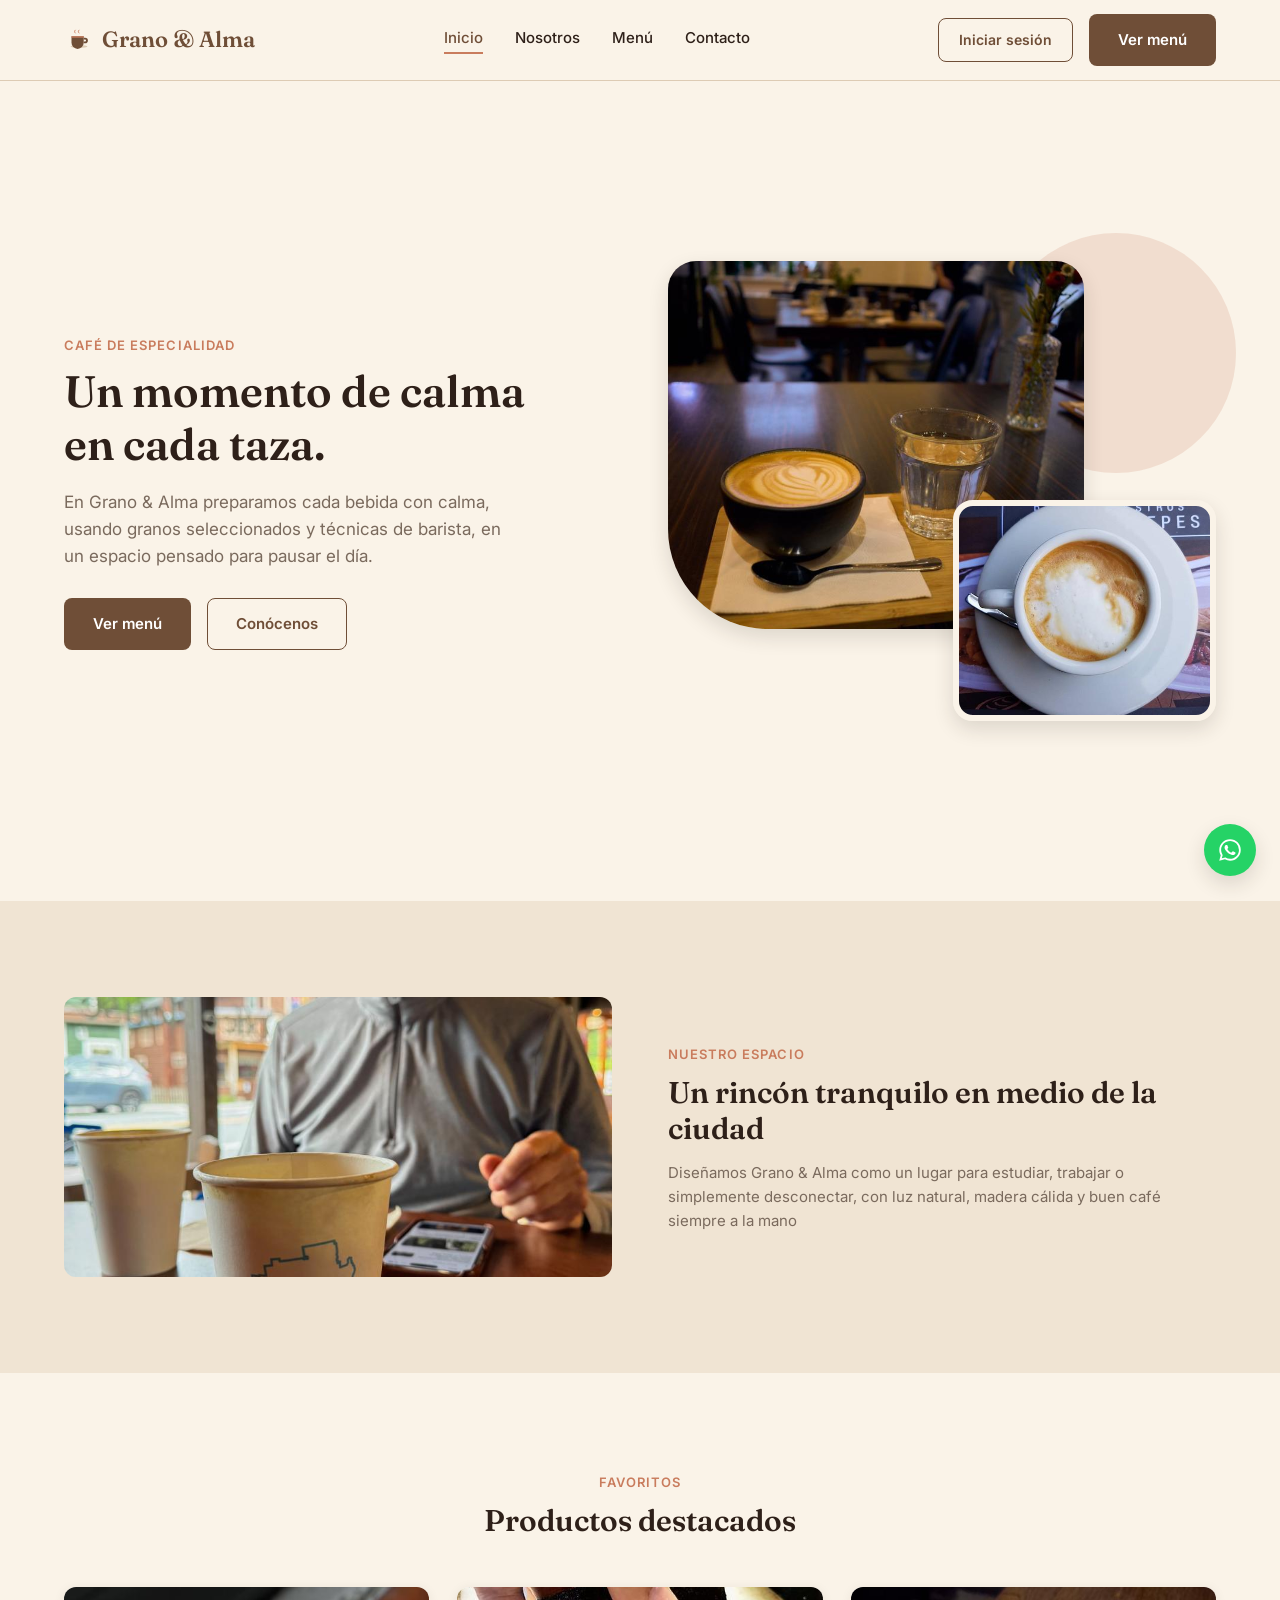
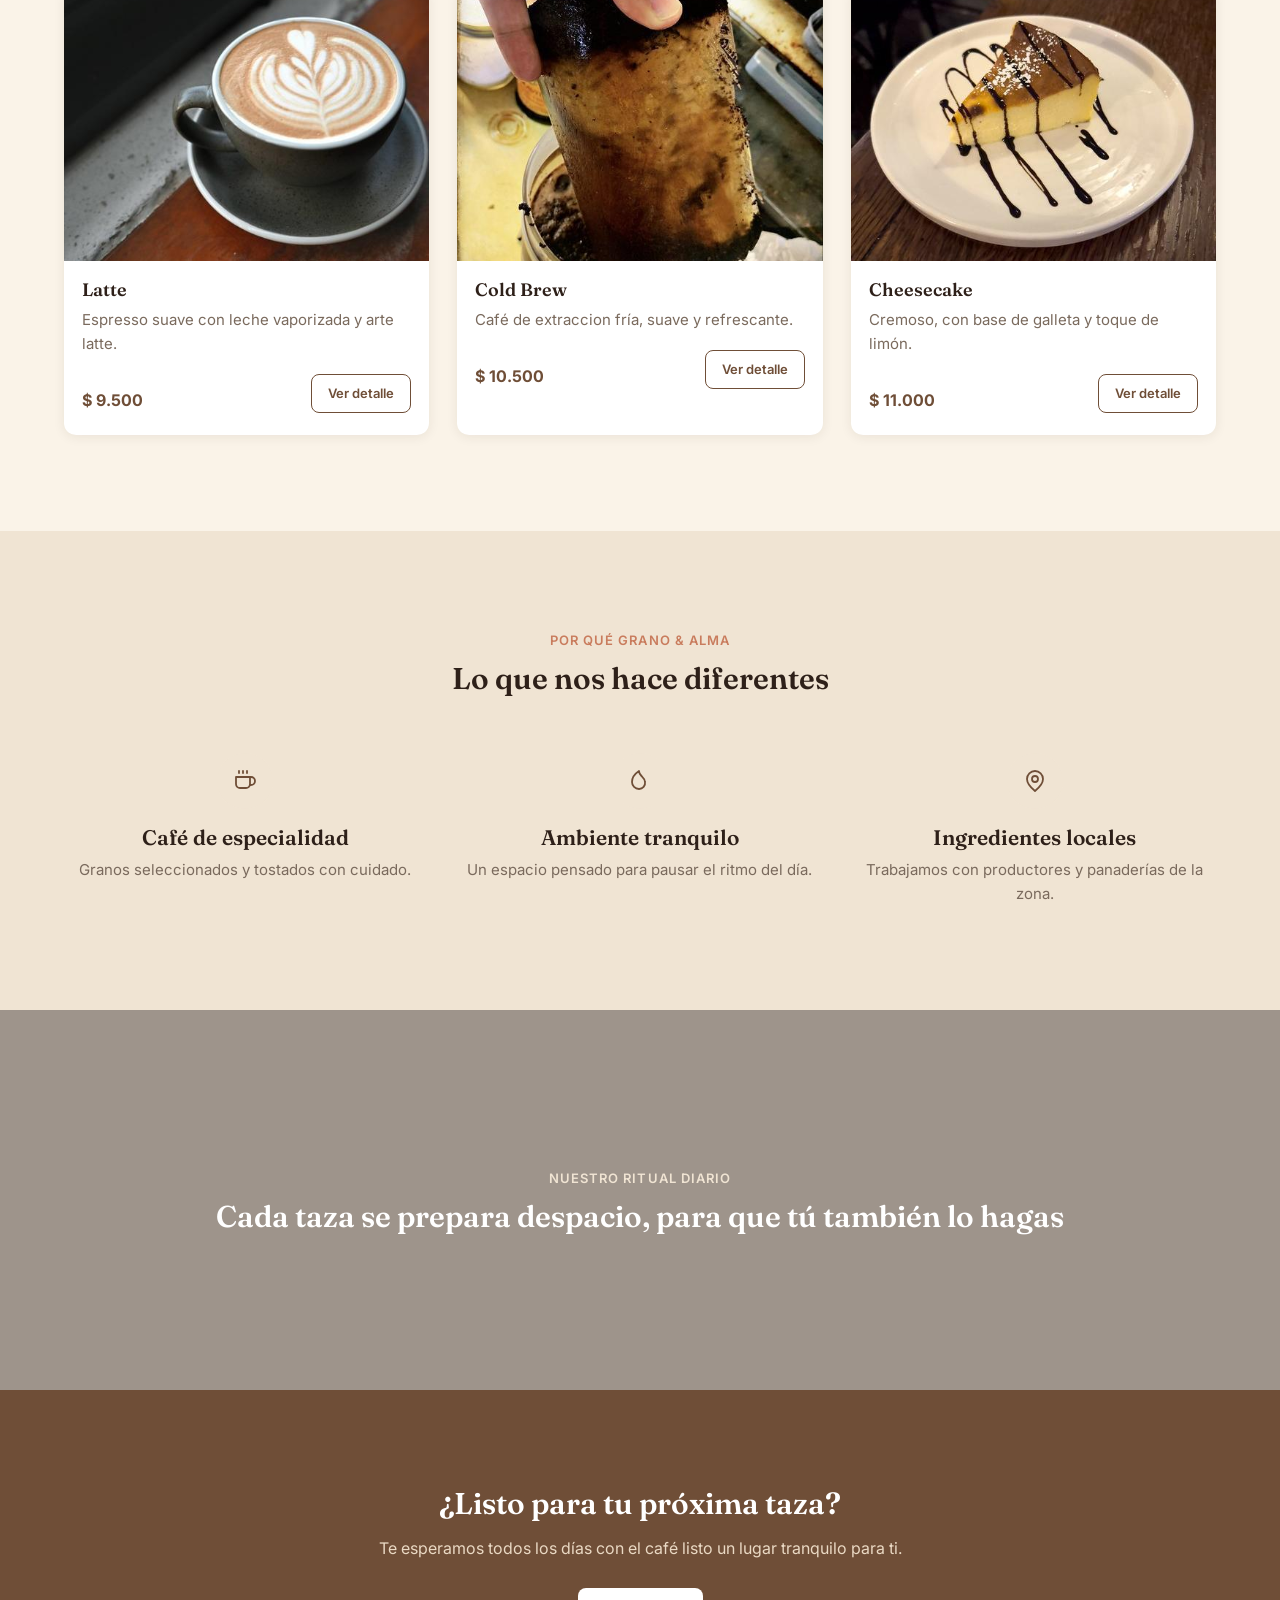
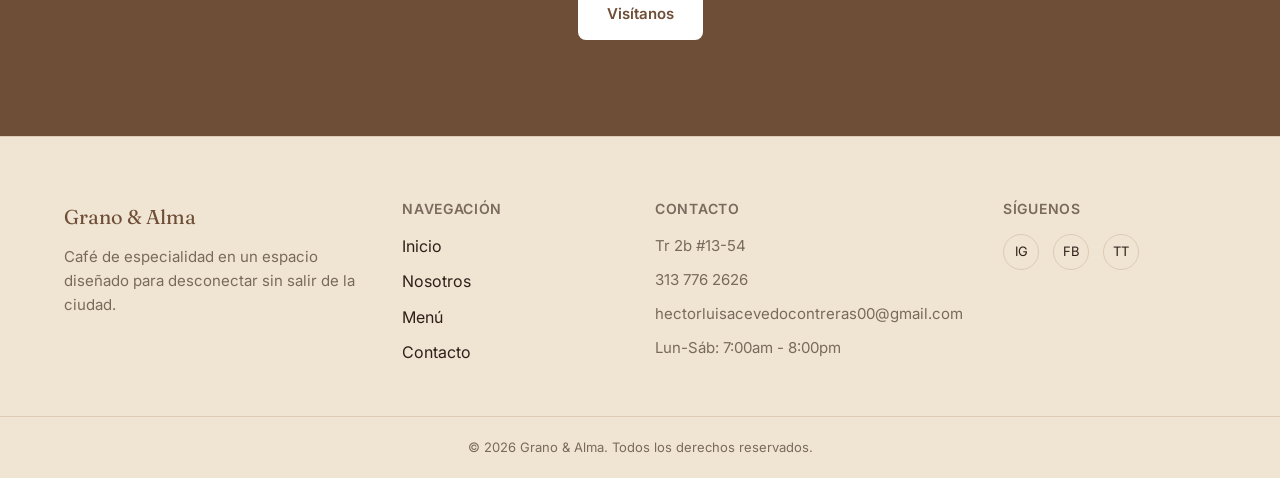
==== commit 65ed12ab: "feat: agregar iconos svg" ====
--- a/index.html
+++ b/index.html
@@ -142,19 +142,31 @@
 
                 <div class="grid-features">
                     <div class="card-feature">
-                        <div class="card-feature-icon"></div>
+                        <div class="card-feature-icon">
+                            <svg width="24" height="24" viewBox="0 0 24 24" fill="none" stroke="currentColor" stroke-width="1.8" stroke-linecap="round" stroke-linejoin="round">
+                                <path d="M17 8h1a4 4 0 0 1 0 8h-1"/><path d="M3 8h14v7a4 4 0 0 1-4 4H7a4 4 0 0 1-4-4V8z"/><line x1="6" y1="2" x2="6" y2="4"/><line x1="10" y1="2" x2="10" y2="4"/><line x1="14" y1="2" x2="14" y2="4"/>
+                            </svg>
+                        </div>
                         <h3>Café de especialidad</h3>
                         <p class="text-secondary" style="margin-top: 8px;">Granos seleccionados y tostados con cuidado.</p>
                     </div>
 
                     <div class="card-feature">
-                        <div class="card-feature-icon"></div>
+                        <div class="card-feature-icon">
+                            <svg width="24" height="24" viewBox="0 0 24 24" fill="none" stroke="currentColor" stroke-width="1.8" stroke-linecap="round" stroke-linejoin="round">
+                                <path d="M11 20A7 7 0 0 1 4 13c0-5 4-9 7-11 0 2 1 3.5 2.5 5S17 10 17 13a6 6 0 0 1-6 7z"/>
+                            </svg>
+                        </div>
                         <h3>Ambiente tranquilo</h3>
                         <p class="text-secondary" style="margin-top: 8px;">Un espacio pensado para pausar el ritmo del día.</p>
                     </div>
 
                     <div class="card-feature">
-                        <div class="card-feature-icon"></div>
+                        <div class="card-feature-icon">
+                            <svg width="24" height="24" viewBox="0 0 24 24" fill="none" stroke="currentColor" stroke-width="1.8" stroke-linecap="round" stroke-linejoin="round">
+                                <path d="M20 10c0 5.5-8 12-8 12s-8-6.5-8-12a8 8 0 0 1 16 0z"/><circle cx="12" cy="10" r="3"/>
+                            </svg>
+                        </div>
                         <h3>Ingredientes locales</h3>
                         <p class="text-secondary" style="margin-top: 8px;">Trabajamos con productores y panaderías de la zona.</p>
                     </div>
--- a/css/style.css
+++ b/css/style.css
@@ -15,7 +15,7 @@
     --radio-button: 8px;
     --radio-card: 12px;
     --shadow-card: 0 2px 12px rgba(46, 32, 25, 0.08);
-    --shadow-card-hover: 0 8px 20px rgba(46, 32, 25, 0.16);
+    --shadow-card-hover: 0 8px 20px rgba(46, 32, 25, 0.14);
 
     --max-width: 1200px;
     --section-spacing: 96px;
@@ -90,7 +90,7 @@
 }
 
 .section {
-    padding: var(--section-spacing);
+    padding: var(--section-spacing) 0;
 }
 
 .section-alt {
@@ -107,8 +107,468 @@
     display: inline-block;
     font-size: 13px;
     letter-spacing: 0.08em;
-    text-transform: uppercase;
     color: var(--secondary-color);
     font-weight: 600;
     margin-bottom: 10px;
-}+}
+
+/* Buttons */
+.btn {
+    display: inline-block;
+    font-family: var(--text-source);
+    font-weight: 600;
+    font-size: 15px;
+    padding: 13px 28px;
+    border-radius: var(--radio-button);
+    border: 1.5px solid transparent;
+    cursor: pointer;
+    transition: background-color 0.25s  ease, color 0.25s ease, border-color 0.25s ease, transform 0.15s ease;
+}
+
+.btn-primary {
+    background-color: var(--primary-color);
+    color: var(--white-color);
+}
+
+.btn-primary:hover {
+    background-color: var(--primary-color-hover);
+    transform: translateY(-1px);
+}
+
+.btn-secondary {
+    background-color: transparent;
+    color: var(--primary-color);
+    border-color: var(--primary-color);
+}
+
+.btn-secondary:hover {
+    background-color: var(--background-color-alt);
+}
+
+.btn:focus-visible {
+    outline: 2px solid var(--secondary-color);
+    outline-offset: 2px;
+}
+
+.btn-mobile-menu {
+    display: none;
+    flex-direction: column;
+    justify-content: center;
+    gap: 5px;
+    width: 32px;
+    height: 32px;
+    background: none;
+    border: none;
+    cursor: pointer;
+}
+
+.btn-mobile-menu span {
+    display: block;
+    width: 100%;
+    height: 2px;
+    background-color: var(--color-text);
+}
+
+.floating-button {
+    position: fixed;
+    right: 24px;
+    z-index: 150;
+    width: 52px;
+    height: 52px;
+    border-radius: 50%;
+    display: flex;
+    align-items: center;
+    justify-content: center;
+    border: none;
+    cursor: pointer;
+    box-shadow: var(--shadow-card-hover);
+    transition: transform 0.2s ease, opacity 0.25s ease, visibility 0.25s ease;
+}
+
+.floating-button:hover {
+    transform: translateY(-3px);
+}
+
+.button-whatsapp {
+    bottom: 24px;
+    background-color: #25d366;
+    color: var(--white-color);
+}
+
+.button-increase {
+    bottom: 88px;
+    background-color: var(--primary-color);
+    color: var(--white-color);
+    opacity: 0;
+    visibility: hidden;
+    transform: translateY(10px);
+}
+
+.button-increase.visible {
+    opacity: 1;
+    visibility: visible;
+    transform: translateY(0);
+}
+
+/* Header */
+.site-header {
+    position: sticky;
+    top: 0;
+    z-index: 100;
+    background-color: var(--background-color);
+    border-bottom: 1px solid var(--border-color);
+}
+
+.site-header .container {
+    display: flex;
+    align-items: center;
+    justify-content: space-between;
+    height: 80px;
+}
+
+.logo {
+    display: flex;
+    align-items: center;
+    gap: 8px;
+    font-family: var(--source-title);
+    font-size: 22px;
+    font-weight: 600;
+    color: var(--primary-color);
+}
+
+.logo_icon {
+    display: block;
+    width: 30px;
+    height: 30px;
+    flex-shrink: 0;
+}
+
+.principal-nav {
+    display: flex;
+    gap: 32px;
+}
+
+.principal-nav a {
+    font-size: 15px;
+    font-weight: 500;
+    color: var(--color-text);
+    position: relative;
+    padding-bottom: 4px;
+    transition: color 0.2s ease;
+}
+
+.principal-nav a:hover,
+.principal-nav a.active {
+    color: var(--primary-color);
+}
+
+.principal-nav a.active::after {
+    content: "";
+    position: absolute;
+    left: 0;
+    bottom: 0;
+    width: 100%;
+    height: 2px;
+    background-color: var(--secondary-color);
+}
+
+.header-actions {
+    display: flex;
+    align-items: center;
+    gap: 16px;
+}
+
+/* Mobile menu */
+.nav-mobile {
+    display: none;
+}
+
+/* Hero */
+.hero-full {
+    min-height: calc(100vh - 80px);
+    display: flex;
+    align-items: center;
+    padding-top: 0;
+    padding-bottom: 0;
+}
+
+.hero-visual {
+    position: relative;
+    width: 100%;
+    min-height: 460px;
+}
+
+.hero-visual_shape {
+    position: absolute;
+    top: -28px;
+    right: -20px;
+    width: 240px;
+    height: 240px;
+    border-radius: 50%;
+    background-color: var(--secondary-color);
+    opacity: 0.18;
+    z-index: 0;
+}
+
+.hero-visual_main {
+    position: absolute;
+    top: 0;
+    left: 0;
+    width: 76%;
+    height: 80%;
+    background-size: cover;
+    background-position: center;
+    border-radius: 28px 28px 28px 100px;
+    box-shadow: var(--shadow-card-hover);
+    z-index: 1;
+}
+
+.hero-visual_secondary {
+    position: absolute;
+    bottom: 0;
+    right: 0;
+    width: 48%;
+    height: 48%;
+    background-size: cover;
+    background-position: center;
+    border-radius: 20px;
+    border: 6px solid var(--background-color);
+    box-shadow: var(--shadow-card-hover);
+    z-index: 2
+}
+
+/* Products */
+.products-grid {
+    display: grid;
+    grid-template-columns: repeat(4, 1fr);
+    gap: 28px;
+}
+
+.product-card {
+    background-color: var(--white-color);
+    border-radius: var(--radio-card);
+    overflow: hidden;
+    box-shadow: var(--shadow-card);
+    transition: transform 0.25s ease, box-shadow 0.25s ease;
+    display: flex;
+    flex-direction: column;
+}
+
+.product-card:hover {
+    transform: translateY(-4px);
+    box-shadow: var(--shadow-card-hover);
+}
+
+.product-card-image {
+    aspect-ratio: 4 / 3;
+    background-color: var(--background-color-alt);
+    background-size: cover;
+    background-position: center;
+}
+
+.product-card-body {
+    padding: 18px 18px 22px 18px;
+    display: flex;
+    flex-direction: column;
+    gap: 8px;
+    flex: 1;
+}
+
+.product-card-name {
+    font-family: var(--source-title);
+    font-size: 18px;
+}
+
+.product-card-price {
+    font-weight: 700;
+    color: var(--primary-color);
+    margin-top: auto;
+}
+
+.product-card-footer {
+    display: flex;
+    align-items: center;
+    justify-content: space-between;
+    margin-top: 10px;
+}
+
+.product-card-footer .btn {
+    padding: 8px 16px;
+    font-size: 13px;
+}
+
+/* --------- */
+.grid-2 {
+    display: grid;
+    grid-template-columns: 1fr 1fr;
+    gap: 56px;
+    align-items: center;
+}
+
+.grid-2-invested {
+    direction: rtl;
+}
+
+.grid-2-invested > * {
+    direction: ltr;
+}
+
+.grid-3 {
+    grid-template-columns: repeat(3, 1fr);
+}
+
+.grid-features {
+    display: grid;
+    grid-template-columns: repeat(3, 1fr);
+    gap: 32px;
+}
+
+.card-feature {
+    text-align: center;
+    padding: 8px;
+}
+
+.card-feature-icon {
+    width: 56px;
+    height: 56px;
+    margin: 0 auto 16px auto;
+    border-radius: 50%;
+    background-color: var(--background-color-alt);
+    display: flex;
+    align-items: center;
+    justify-content: center;
+    color: var(--primary-color);
+}
+
+.cover-image {
+    width: 100%;
+    height: 100%;
+    min-height: 320px;
+    border-radius: var(--radio-card);
+    background-size: cover;
+    background-position: center;
+    background-color: var(--border-color);
+}
+
+/* --------- */
+.breadcrumb {
+    font-size: 14px;
+    color: var(--secondary-text-color);
+    padding: 24px 0 0 0;
+}
+
+.breadcrumb a {
+    color: var(--secondary-text-color);
+}
+
+.breadcrumb a:hover {
+    color: var(--primary-color);
+}
+
+/* Footer */
+.footer-site {
+    background-color: var(--background-color-alt);
+    border-top: 1px solid var(--border-color);
+    padding-top: 64px;
+}
+
+.foot-grid {
+    display: grid;
+    grid-template-columns: 1.4fr 1fr 1fr 1fr;
+    gap: 40px;
+    padding-bottom: 40px;
+}
+
+.foot-logo {
+    font-family: var(--source-title);
+    font-size: 20px;
+    color: var(--primary-color);
+    margin-bottom: 12px;
+}
+
+.foot-column h4 {
+    font-family: var(--text-source);
+    font-size: 14px;
+    letter-spacing: 0.05em;
+    color: var(--secondary-text-color);
+    margin-bottom: 16px;
+}
+
+.foot-column ul li {
+    margin-bottom: 10px;
+}
+
+.foot-column ul li a:hover {
+    color: var(--primary-color);
+}
+
+.foot-networks {
+    display: flex;
+    gap: 14px;
+}
+
+.foot-networks a {
+    width: 36px;
+    height: 36px;
+    border: 1.5px solid var(--border-color);
+    border-radius: 50%;
+    display: flex;
+    align-items: center;
+    justify-content: center;
+    font-size: 13px;
+    transition: background-color 0.2s ease, color 0.2s ease;
+}
+
+.foot-networks a:hover {
+    background-color: var(--primary-color);
+    color: var(--white-color);
+    border-color: var(--primary-color);
+}
+
+.foot-copyright {
+    border-top: 1px solid var(--border-color);
+    padding: 20px 0;
+    text-align: center;
+    font-size: 13px;
+    color: var(--secondary-text-color);
+}
+
+/* Contact form */
+.form {
+    display: flex;
+    flex-direction: column;
+    gap: 20px;
+}
+
+.input {
+    display: flex;
+    flex-direction: column;
+    gap: 6px;
+}
+
+.input label {
+    font-size: 14px;
+    font-weight: 600;
+}
+
+.input input,
+.input textarea {
+    font-family: var(--text-source);
+    font-size: 15px;
+    padding: 12px 14px;
+    border: 1.5px solid var(--border-color);
+    border-radius: var(--radio-button);
+    background-color: var(--white-color);
+    color: var(--color-text);
+}
+
+.input input:focus,
+.input textarea:focus {
+    outline: none;
+    border-color: var(--primary-color);
+}
+
+.input textarea {
+    resize: vertical;
+    min-height: 130px;
+}
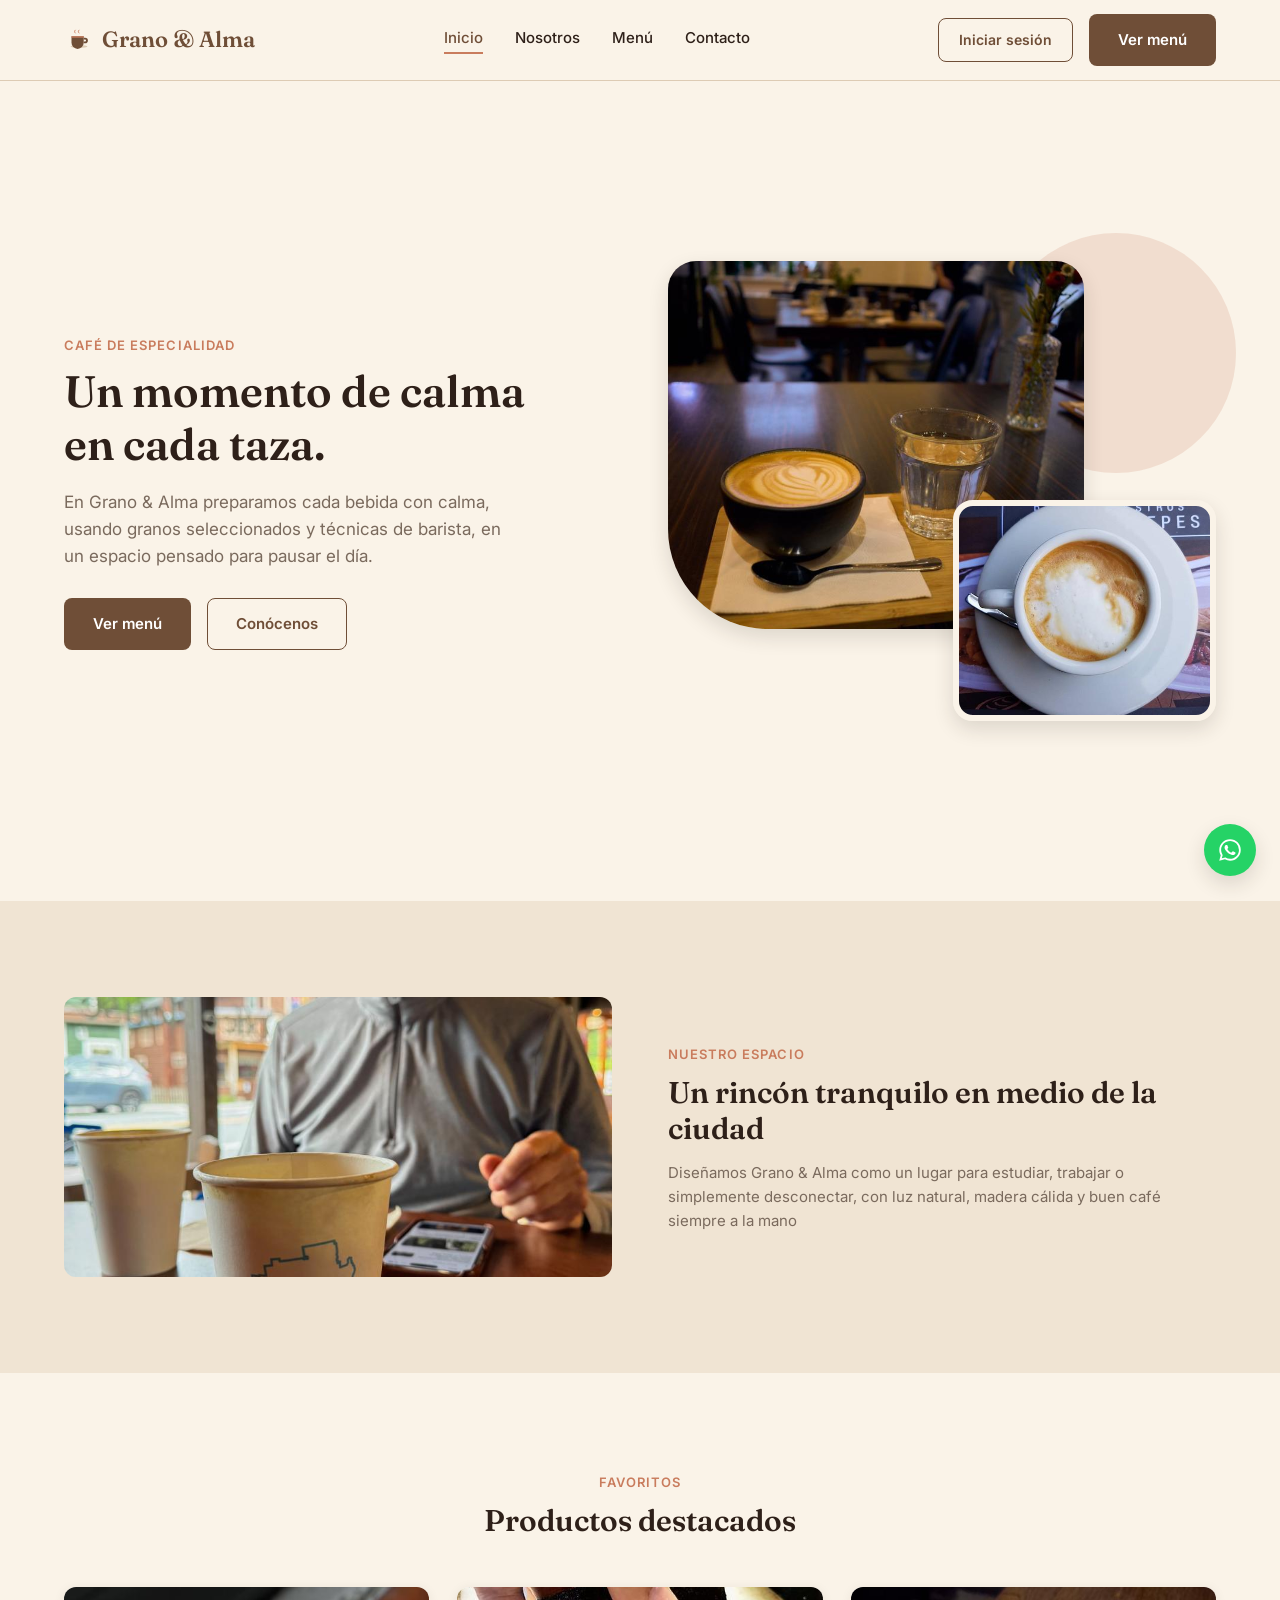
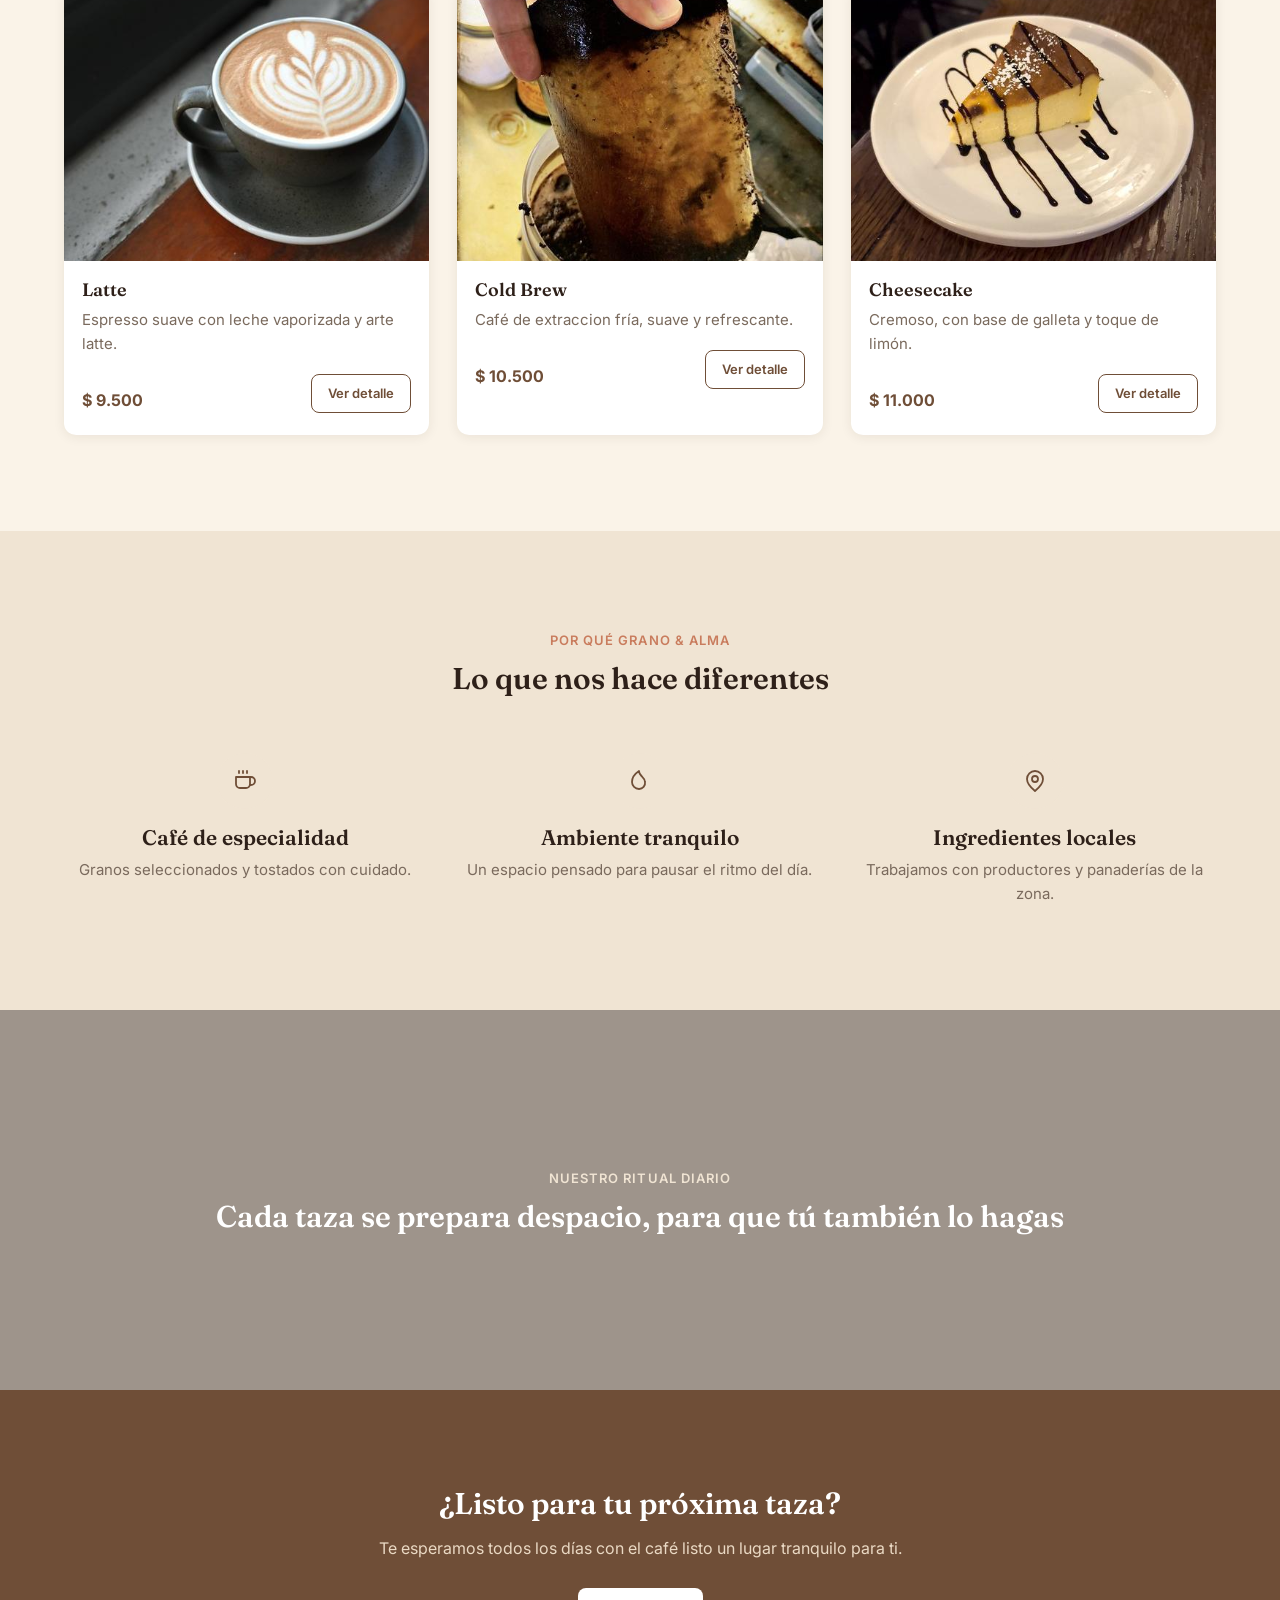
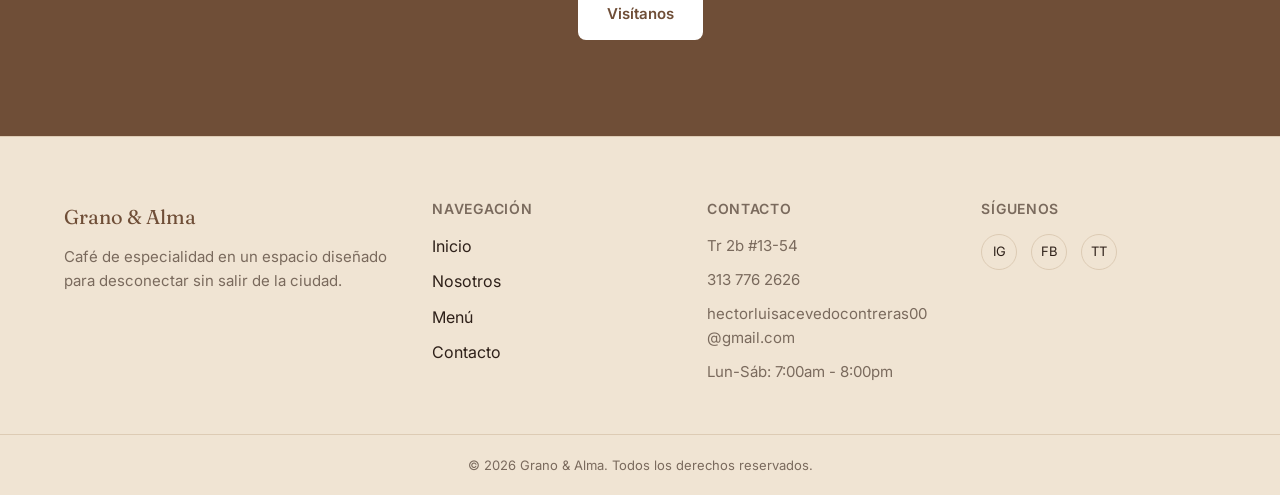
==== commit f5d60120: "refactor: renombrar archivos para usar nombres en ingles, ademas, modificar rutas a dichos archivos " ====
--- a/index.html
+++ b/index.html
@@ -16,9 +16,9 @@
 
                 <nav class="principal-nav">
                     <a href="index.html" class="active">Inicio</a>
-                    <a href="view/public/nosotros.html">Nosotros</a>
+                    <a href="view/public/about.html">Nosotros</a>
                     <a href="view/public/menu.php">Menú</a>
-                    <a href="view/public/contacto.html">Contacto</a>
+                    <a href="view/public/contact.html">Contacto</a>
                 </nav>
 
                 <div class="header-actions">
@@ -41,9 +41,9 @@
 
             <ul>
                 <li><a href="index.html">Inicio</a></li>
-                <li><a href="view/public/nosotros.html">Nosotros</a></li>
+                <li><a href="view/public/about.html">Nosotros</a></li>
                 <li><a href="view/public/menu.php">Menú</a></li>
-                <li><a href="view/public/contacto.html">Contacto</a></li>
+                <li><a href="view/public/contact.html">Contacto</a></li>
             </ul>
 
             <a href="view/public/menu.php" class="btn btn-primary">Ver menú</a>
@@ -58,7 +58,7 @@
                     <h1>Un momento de calma<br>en cada taza.</h1>
                     <p class="text-secondary" style="margin: 18px 0 28px 0; font-size: 17px; max-width: 440px;">En Grano & Alma preparamos cada bebida con calma, usando granos seleccionados y técnicas de barista, en un espacio pensado para pausar el día.</p>
                     <a href="view/public/menu.php" class="btn btn-primary">Ver menú</a>
-                    <a href="view/public/nosotros.html" class="btn btn-secondary" style="margin-left: 12px;">Conócenos</a>
+                    <a href="view/public/about.html" class="btn btn-secondary" style="margin-left: 12px;">Conócenos</a>
                 </div>
 
                 <div class="hero-visual">
@@ -188,7 +188,7 @@
             <div class="container">
                 <h2 style="color: #fff;">¿Listo para tu próxima taza?</h2>
                 <p style="color: #ead9c4; margin: 14px 0 26px 0;">Te esperamos todos los días con el café listo un lugar tranquilo para ti.</p>
-                <a href="view/public/contacto.html" class="btn" style="background-color: #fff; color: var(--primary-color);">Visítanos</a>
+                <a href="view/public/contact.html" class="btn" style="background-color: #fff; color: var(--primary-color);">Visítanos</a>
             </div>
         </section>
 
@@ -204,9 +204,9 @@
 
                     <ul>
                         <li><a href="index.html">Inicio</a></li>
-                        <li><a href="view/public/nosotros.html">Nosotros</a></li>
+                        <li><a href="view/public/about.html">Nosotros</a></li>
                         <li><a href="view/public/menu.php">Menú</a></li>
-                        <li><a href="view/public/contacto.html">Contacto</a></li>
+                        <li><a href="view/public/contact.html">Contacto</a></li>
                     </ul>
                 </div>
 
@@ -235,7 +235,7 @@
             <div class="foot-copyright">© 2026 Grano & Alma. Todos los derechos reservados.</div>
         </footer>
 
-        <a href="https://wa.me/573001234567?text=Hola%20Grano%20%26%20Alma%2C%20quisiera%20hacer%20una%20consulta" target="_blank" rel="noopener" class="floating-button button-whatsapp" id="btnWhatsapp" aria-label="Escríbenos por WhatsApp">
+        <a href="https://wa.me/573137762626?text=Hola%2C%20buenos%20d%C3%ADas.%20Me%20gustar%C3%ADa%20obtener%20m%C3%A1s%20informaci%C3%B3n%20sobre%20Grano%20%26%20Alma." target="_blank" rel="noopener" class="floating-button button-whatsapp" id="btnWhatsapp" aria-label="Escríbenos por WhatsApp">
             <svg width="26" height="26" viewBox="0 0 24 24" fill="currentColor" aria-hidden="true">
                 <path d="M12.04 2C6.58 2 2.13 6.45 2.13 11.91c0 1.75.46 3.45 1.32 4.95L2.05 22l5.25-1.38c1.44.79 3.06 1.2 4.72 1.2h.01c5.46 0 9.9-4.45 9.9-9.91 0-2.65-1.03-5.14-2.9-7.01A9.82 9.82 0 0012.04 2zm0 18.13h-.01c-1.47 0-2.92-.4-4.18-1.14l-.3-.18-3.12.82.83-3.04-.2-.31a8.18 8.18 0 01-1.26-4.37c0-4.53 3.69-8.22 8.24-8.22 2.2 0 4.27.86 5.83 2.42a8.15 8.15 0 012.41 5.81c0 4.53-3.69 8.21-8.24 8.21zm4.52-6.16c-.25-.12-1.47-.72-1.69-.81-.23-.08-.39-.12-.56.13-.17.25-.64.81-.78.97-.14.17-.29.19-.53.06-.25-.12-1.05-.39-2-1.23-.74-.66-1.24-1.48-1.39-1.73-.14-.25-.02-.38.11-.51.11-.11.25-.29.37-.43.12-.14.16-.25.25-.41.08-.17.04-.31-.02-.44-.06-.12-.56-1.35-.77-1.85-.2-.48-.41-.42-.56-.43-.14-.01-.31-.01-.48-.01-.17 0-.44.06-.67.31-.23.25-.87.85-.87 2.08 0 1.23.89 2.41 1.01 2.58.12.17 1.75 2.67 4.25 3.74.59.26 1.06.41 1.42.52.6.19 1.14.16 1.57.1.48-.07 1.47-.6 1.68-1.18.21-.58.21-1.07.14-1.18-.06-.1-.23-.16-.48-.28z"/>
             </svg>
@@ -248,6 +248,6 @@
             </svg>
         </button>
 
-        <script src=""></script>
+        <script src="js/script.js"></script>
     </body>
 </html>
--- a/css/style.css
+++ b/css/style.css
@@ -79,6 +79,7 @@
 .text-secondary {
     color: var(--secondary-text-color);
     font-size: 15px;
+    overflow-wrap: anywhere;
 }
 
 /* Container */
@@ -450,6 +451,14 @@
     background-color: var(--border-color);
 }
 
+.cover-image-square {
+    width: min(100%, 420px);
+    height: 420px;
+    min-height: 0;
+    aspect-ratio: 1 / 1;
+    justify-self: start;
+}
+
 /* --------- */
 .breadcrumb {
     font-size: 14px;
@@ -533,7 +542,6 @@
     color: var(--secondary-text-color);
 }
 
-/* Contact form */
 .form {
     display: flex;
     flex-direction: column;
@@ -572,3 +580,252 @@
     resize: vertical;
     min-height: 130px;
 }
+
+#toast {
+    position: fixed;
+    top: 20px;
+    right: 20px;
+    padding: 15px 25px;
+    border-radius: 8px;
+    color: white;
+    font-weight: 500;
+    box-shadow: 0 4px 12px rgba(0, 0, 0, 0.15);
+    z-index: 10000;
+    animation: fadeIn 0.4s ease-out, fadeOut 0.4s ease-in 4s forwards;
+    max-width: 400px;
+    font-size: 14px;
+}
+
+#toast.success {
+    background-color: #4CAF50 !important;
+}
+
+#toast.error {
+    background-color: #f44336 !important;
+}
+
+#toast.warning {
+    background-color: #ff9800 !important;
+}
+
+#toast.info {
+    background-color: #2196F3 !important;
+}
+
+#toast.hiding {
+    animation: slideOutRight 0.4s ease-out forwards !important;
+}
+
+@keyframes fadeIn {
+    from {
+        opacity: 0;
+        transform: translateY(-10px);
+    }
+    to {
+        opacity: 1;
+        transform: translateY(0);
+    }
+}
+
+@keyframes fadeOut {
+    from {
+        opacity: 1;
+        transform: translateY(0);
+    }
+    to {
+        opacity: 0;
+        transform: translateY(-10px);
+    }
+}
+
+/* Media Queries: Tablets */
+@media (max-width: 1024px) {
+  :root {
+    --section-spacing: 72px;
+  }
+
+  .products-grid {
+    grid-template-columns: repeat(2, 1fr);
+  }
+
+  .grid-3 {
+    grid-template-columns: repeat(2, 1fr);
+  }
+
+  .foot-grid {
+    grid-template-columns: 1fr 1fr;
+  }
+}
+
+/* Media Queries: Mobile */
+@media (max-width: 768px) {
+  :root {
+    --section-spacing: 56px;
+  }
+
+  h1 { font-size: 32px; }
+  h2 { font-size: 24px; }
+
+  .principal-nav,
+  .header-actions .btn {
+    display: none;
+  }
+
+  .btn-mobile-menu {
+    display: flex;
+  }
+
+  .grid-2,
+  .grid-2-invested {
+    grid-template-columns: 1fr;
+    direction: ltr;
+    gap: 28px;
+  }
+
+  .hero-visual {
+    min-height: 320px;
+  }
+
+  .products-grid {
+    grid-template-columns: 1fr 1fr;
+    gap: 18px;
+  }
+
+  .grid-3 {
+    grid-template-columns: 1fr;
+    gap: 24px;
+  }
+
+  .grid-features{
+    grid-template-columns: 1fr;
+    gap: 24px;
+  }
+
+  .foot-grid {
+    grid-template-columns: 1fr;
+    gap: 32px;
+  }
+
+  .nav-mobile {
+    display: flex;
+    flex-direction: column;
+    position: fixed;
+    inset: 0;
+    background-color: var(--background-color);
+    padding: 24px;
+    z-index: 200;
+    transform: translateX(100%);
+    transition: transform 0.3s ease;
+  }
+
+  .nav-mobile.open {
+    transform: translateX(0);
+  }
+
+  .nav-mobile-top {
+    display: flex;
+    justify-content: space-between;
+    align-items: center;
+    margin-bottom: 40px;
+  }
+
+  .nav-mobile-close {
+    background: none;
+    border: none;
+    font-size: 24px;
+    cursor: pointer;
+    color: var(--color-text);
+  }
+
+  .nav-mobile ul {
+    display: flex;
+    flex-direction: column;
+    gap: 24px;
+  }
+
+  .nav-mobile ul a {
+    font-family: var(--source-title);
+    font-size: 24px;
+  }
+
+  .nav-mobile .btn {
+    margin-top: 32px;
+    text-align: center;
+  }
+}
+
+@media (max-width: 480px) {
+  .products-grid {
+    grid-template-columns: 1fr;
+  }
+}
+
+/* Small phones */
+@media (max-width: 393px) {
+  html,
+  body {
+    min-height: 100%;
+    overflow-x: hidden;
+    overflow-y: auto;
+  }
+
+  .container {
+    padding-right: 16px;
+    padding-left: 16px;
+  }
+
+  .section {
+    padding-top: 44px;
+    padding-bottom: 44px;
+  }
+
+  .hero-full {
+    min-height: auto;
+    padding-top: 44px;
+    padding-bottom: 44px;
+  }
+
+  .hero-visual {
+    min-height: 260px;
+  }
+
+  .hero-visual_shape {
+    width: 180px;
+    height: 180px;
+  }
+
+  .hero-visual_main {
+    width: 78%;
+    height: 82%;
+  }
+
+  .hero-visual_secondary {
+    width: 48%;
+    height: 48%;
+    border-width: 4px;
+  }
+
+  .btn {
+    padding-right: 18px;
+    padding-left: 18px;
+  }
+
+  .nav-mobile {
+    overflow-y: auto;
+    -webkit-overflow-scrolling: touch;
+  }
+
+  .cover-image {
+    background-attachment: scroll !important;
+  }
+
+  .cover-image-square {
+    width: 100%;
+    height: auto;
+    min-height: 0;
+  }
+
+  .floating-button {
+    right: 16px;
+  }
+}
